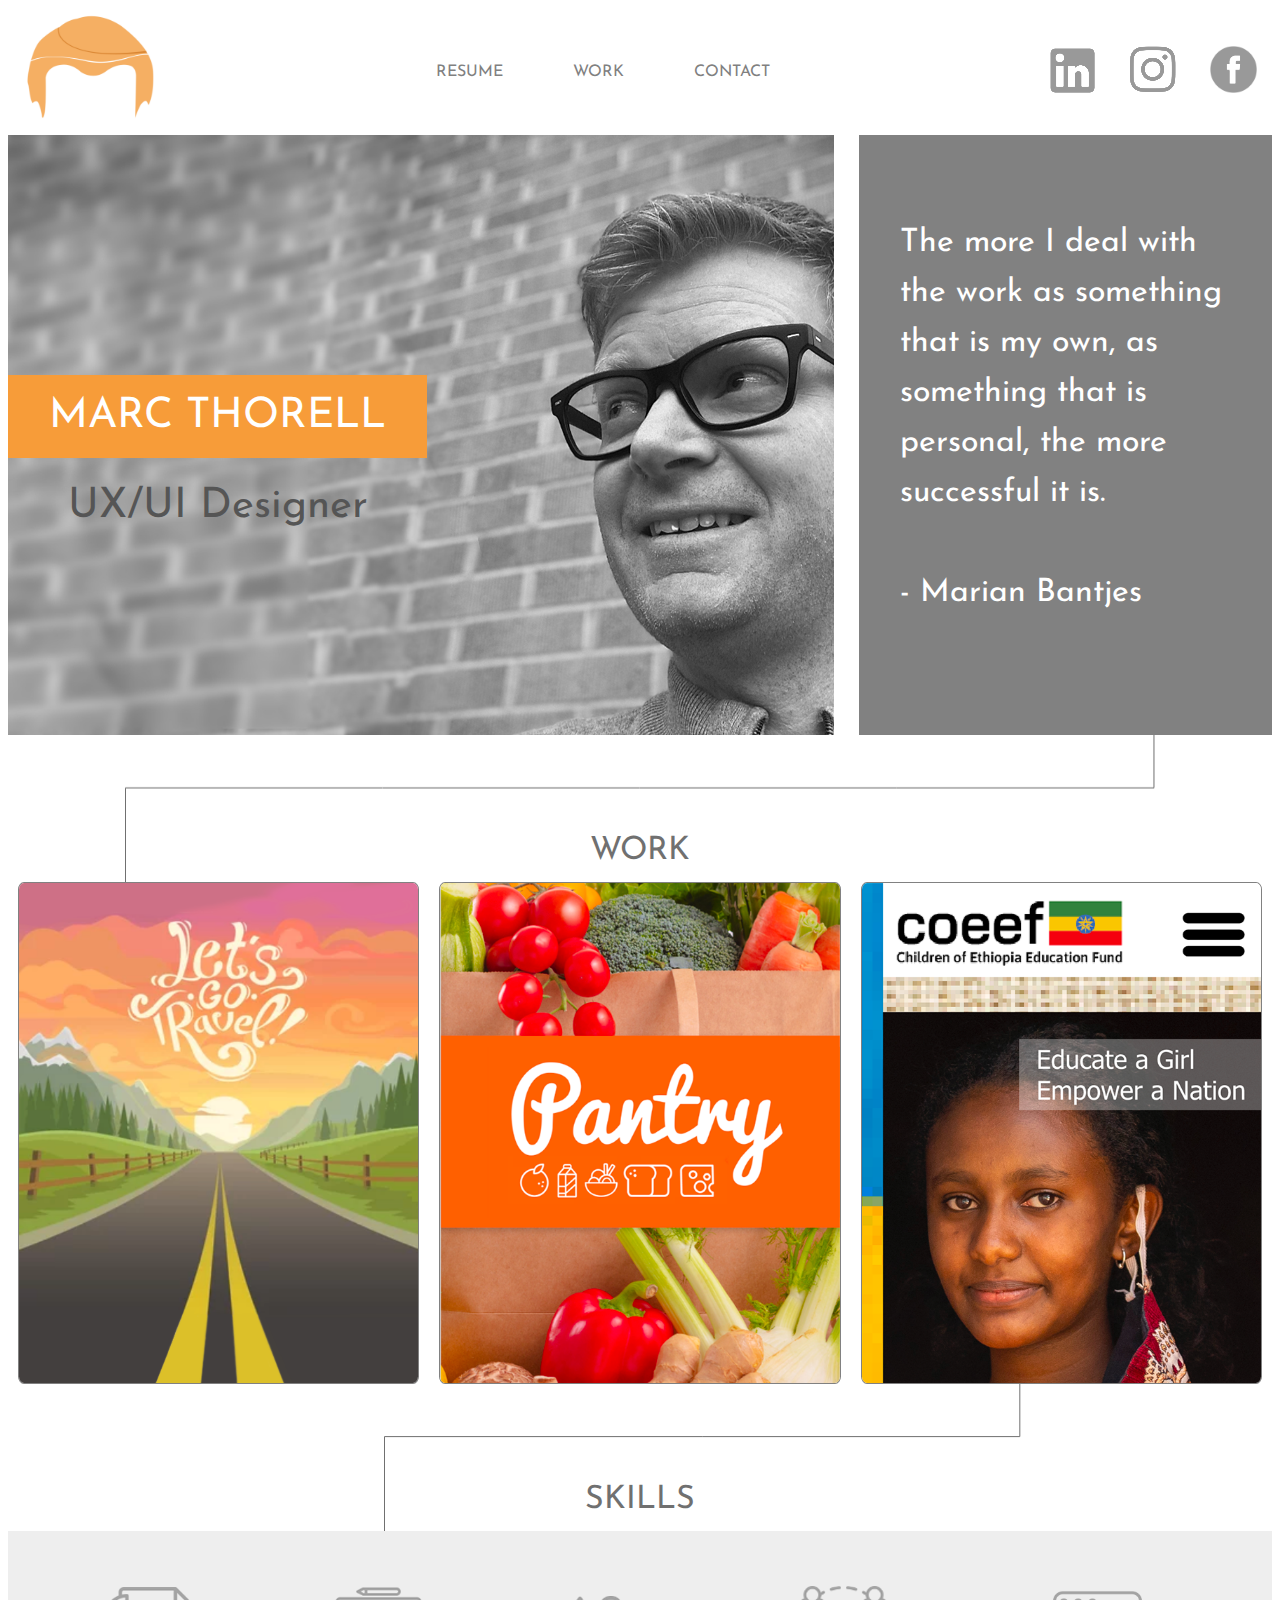
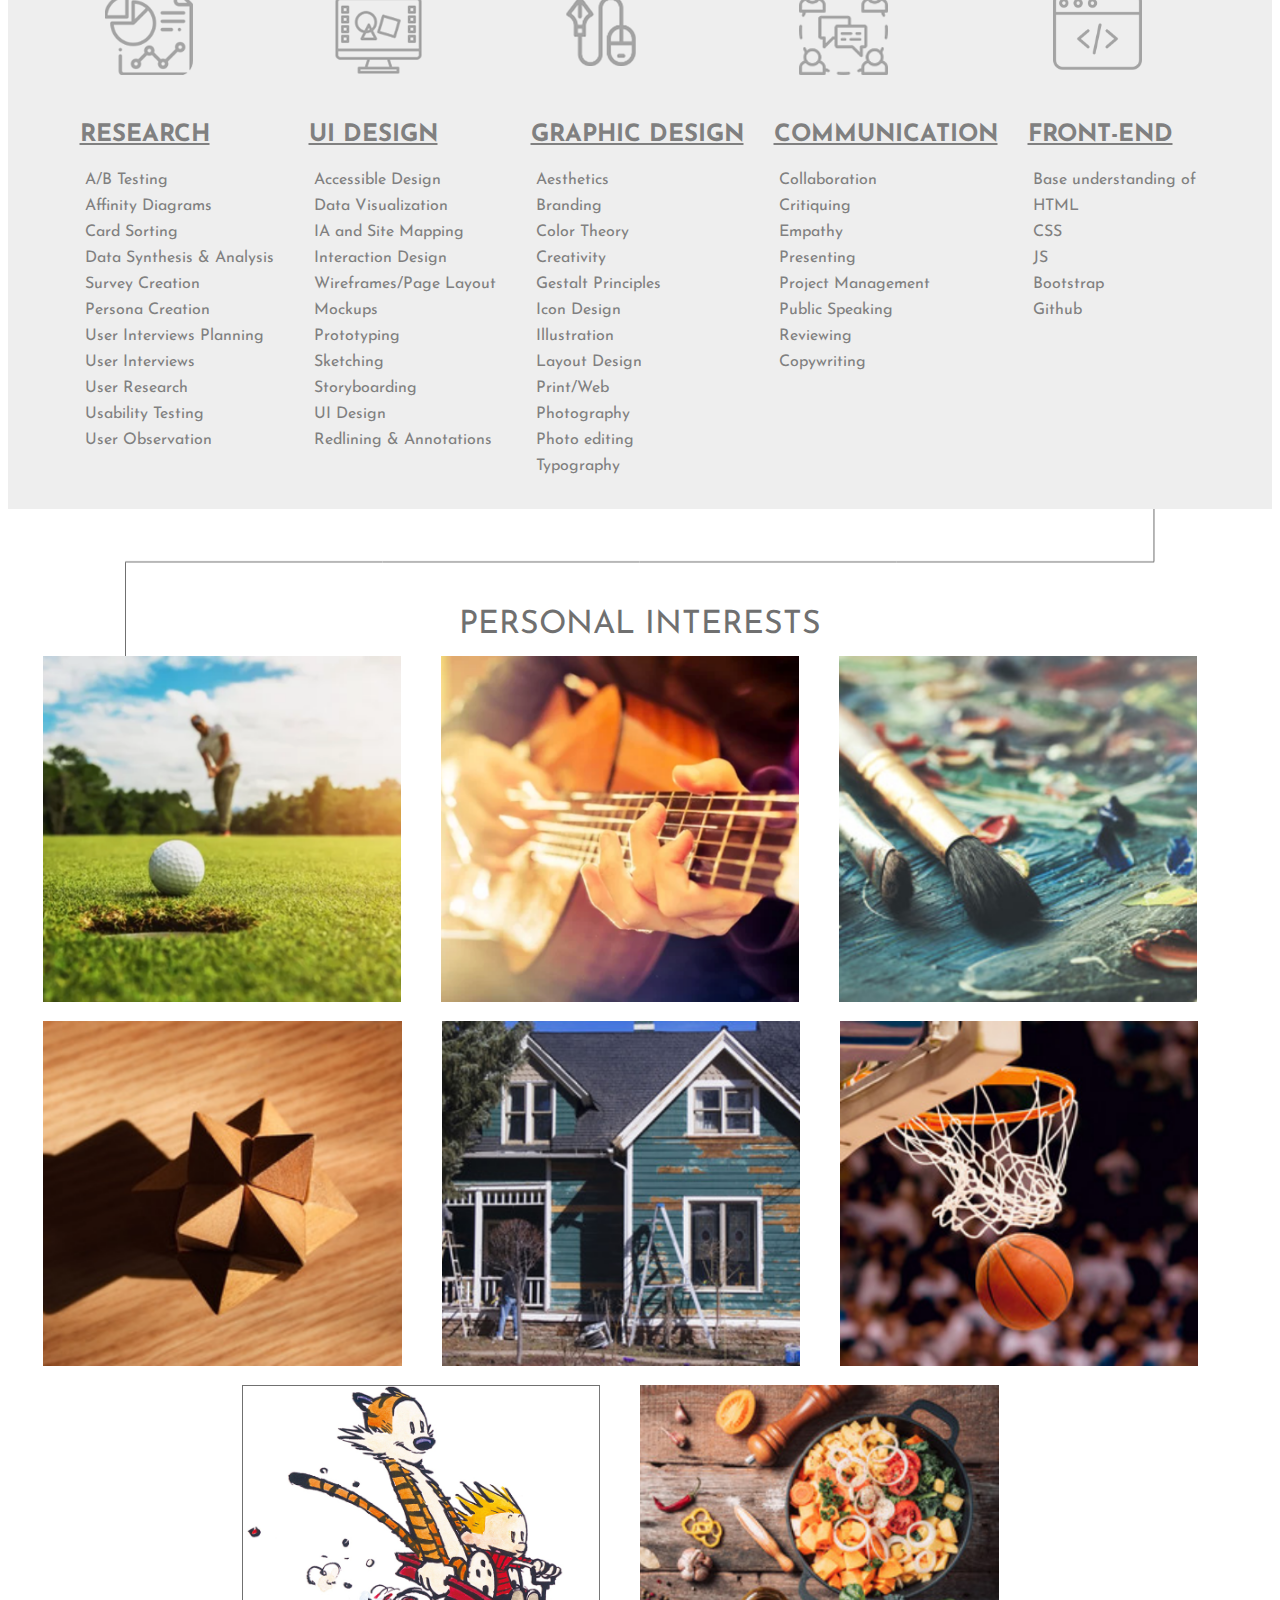
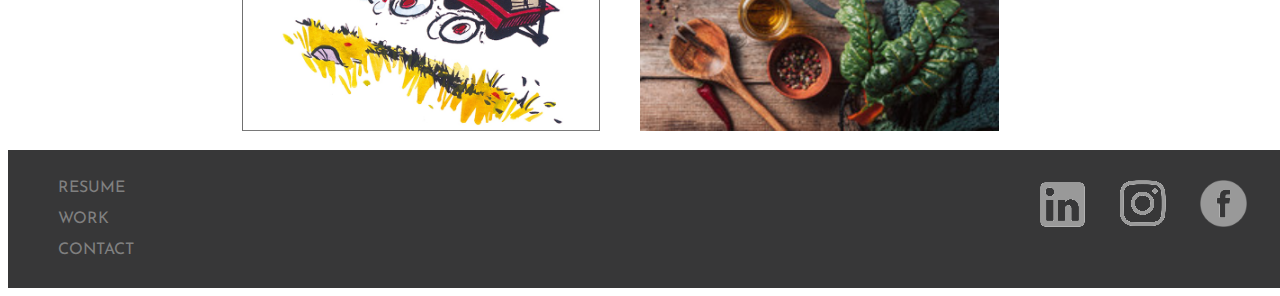
==== index.html @ 35565371 "renamed index html file" ====
<!DOCTYPE html>
<html>
<head>
  <link href="css/style1.css" type="text/css" rel="stylesheet">
  <link href="js/index.js" type="js" rel="js">
  <link rel="preconnect" href="https://fonts.googleapis.com">
  <link rel="preconnect" href="https://fonts.gstatic.com" crossorigin>
  <link href="https://fonts.googleapis.com/css2?family=Josefin+Sans:ital,wght@0,100;0,200;0,300;0,400;0,500;0,600;0,700;1,100;1,200;1,300;1,400;1,500;1,600;1,700&display=swap" rel="stylesheet">
  <title> Marc Thorell - UX UI Designer </title>
</head>


<body>
<!--Header Navigation and Icons-->
    <header class="navigation">
      <div class="logo">
            <img src="images/LogoOnWhite.png" alt="Logo">
      </div>

      <div class="nav resume work contact">
        <ul>  
          <li id="resume"> RESUME </li>
          <li id="work"> WORK </li>
          <li id="contact"> CONTACT </li>
        </ul>
      </div>
      
      <div class="socialIcons">
        <img src="images/LinkedInIcon.png" alt="LinkedInIcon" id="LinkedInIcon">
        <img src="images/InstagramIcon.png" alt="InstagramIcon" id="InstagramIcon">
        <img src="images/FacebookIcon.png" alt="FacebookIcon" id="FacebookIcon">
      </div>
    </header>
    
<!--Hero Image Section Below-->
    <section>
      <div class="heroBanner">
        <div class="picFrame">    
          <div class="nameBox"> MARC THORELL </div>
          <div class="jobTitle"> UX/UI Designer </div>    
          <div class="profilePic"> <img src="images/Marc-Profile-Pic-600.jpg"></div>
            <!-- <div class="whiteBox"></div> -->
          <div class="quoteFrame"><ul class="quoteBox"> The more I deal with the work as something that is my own, as something that is personal, the more successful it is. 
          <br>
          <br> - Marian Bantjes
          </ul>
          </div>
        </div>
      </div>

    </section>

<!--Work Section Below-->
      <section>
        <div class="workTitle"> WORK </div>
        <div class="workCards">
          <div class="workSlot ws1"> <img src="images/Izup-LetsGoTravelScreen.png"></div>
          <div class="workSlot ws2"> <img src="images/Pantry-Work-Img.png"></div>
          <div class="workSlot ws3"> <img src="images/COEEF-Work-Img.png"></div>

        </div>
      </section>
<!--Skills Section Below-->
      <section>
        <div class="workTitle skills">SKILLS</div>
        <div class="skillsWrapper">
          <div class="skillsBox">
            <div class="skillsBoxHeader"></div>
            <div class="skillsListsWrapper">
              
              <div class="researchSkills skillsCol">
                <img src="images/analysis.png">
                <h2>RESEARCH</h2>
                  <ul>
                    <li>A/B Testing</li>
                    <li>Affinity Diagrams</li>
                    <li>Card Sorting</li>
                    <li>Data Synthesis & Analysis</li>
                    <li>Survey Creation</li>
                    <li>Persona Creation</li>
                    <li>User Interviews Planning</li>
                    <li>User Interviews</li>
                    <li>User Research</li>
                    <li>Usability Testing</li>
                    <li>User Observation</li>
                  </ul>
              </div>
              <div class="uiDesignSkills skillsCol">
                <img src="images/graphic-design.png">
                <h2>UI DESIGN</h2>
                <ul>
                  <li>Accessible Design</li>
                  <li>Data Visualization</li>
                  <li>IA and Site Mapping</li>
                  <li>Interaction Design</li>
                  <li>Wireframes/Page Layout</li>
                  <li>Mockups</li>
                  <li>Prototyping</li>
                  <li>Sketching</li>
                  <li>Storyboarding</li>
                  <li>UI Design</li>
                  <li>Redlining & Annotations</li>
                </ul>
              </div>
              <div class="graphicDesignSkills skillsCol">
                <img src="images/art-and-design.png">
                <h2>GRAPHIC DESIGN</h2>
                <ul>
                  <li>Aesthetics</li>
                  <li>Branding</li>
                  <li>Color Theory</li>
                  <li>Creativity</li>
                  <li>Gestalt Principles</li>
                  <li>Icon Design</li>
                  <li>Illustration</li>
                  <li>Layout Design</li>
                  <li>Print/Web</li>
                  <li>Photography</li>
                  <li>Photo editing</li>
                  <li>Typography</li>
                </ul>
              </div>
              <div class="communicationSkills skillsCol">
                <img src="images/message.png">
                <h2>COMMUNICATION</h2>
                <ul>
                  <li>Collaboration</li>
                  <li>Critiquing</li>
                  <li>Empathy</li>
                  <li>Presenting</li>
                  <li>Project Management</li>
                  <li>Public Speaking</li>
                  <li>Reviewing</li>
                  <li>Copywriting</li>
                 </ul>
              </div>
              <div class="front-endSkills skillsCol">
                <img src="images/web-programming.png">
                <h2>FRONT-END</h2>
                <ul>
                  <li>Base understanding of</li>
                  <li>HTML</li>
                  <li>CSS</li>
                  <li>JS</li>
                  <li>Bootstrap</li>
                  <li>Github</li>    
                </ul>
              </div>
            </div>
          </div>
        </div>
      </section>
      <!--Interests Section Below-->
      <section>
        <div class="workTitle"> PERSONAL INTERESTS </div>
        <div class="interestCards">
          <div class="interestCard1"> <img src="images/Golf.png"></div>
          <div class="interestCard1"> <img src="images/Guitar.png"></div>
          <div class="interestCard1"> <img src="images/Art.png"></div>
          <div class="interestCard1"> <img src="images/BrainTeasers.png"></div>
          <div class="interestCard1"> <img src="images/HomeImprovement.png"></div>
          <div class="interestCard1"> <img src="images/Basketball.png"></div>
          <div class="interestCard1"> <img src="images/Calvin-And-Hobbes.png"></div>
          <div class="interestCard1"> <img src="images/Cooking.png"></div>
      </section>
      <!--Interest Section Ends-->

      <!--Footer Section Begins-->
      <Section>
        <div class="footer">
          <div class="footerNav">
            <ul>
              <li> RESUME </li>
              <li> WORK </li>
              <li> CONTACT </li>
            </ul>
          </div>
          <div class="footerSocialIcons">
            <img src="images/LinkedInIcon.png" alt="LinkedInIcon" id="LinkedInIcon">
            <img src="images/InstagramIcon.png" alt="InstagramIcon" id="InstagramIcon">
            <img src="images/FacebookIcon.png" alt="FacebookIcon" id="FacebookIcon">

          </div>
        </div>
      </Section>





    
</body>
---- css/style1.css ----
.navigation {
    /* border: 1px solid red; */
    margin: auto 0;
    display:flex;
    flex-direction:row;
    justify-content: space-between;
    
}

.inline-block {
    /*border: 1px solid red;*/
    margin: auto 0;
    display: inline;

}

.logo {
    /* border: 1px solid red; */
    text-align: center;
    width: 150px;
    height: auto;
    padding: 6px;
}
.nav {
    /* border: 1px solid red; */
    margin: auto 0;
    display: flex;
    justify-content: space-around;
}
.socialIcons {
    position: relative;
    /* border: 1px solid red; */
    margin: auto 0;
    display: inline-block;
    

}

#LinkedInIcon {
    padding: 15px;
}
#InstagramIcon {
    padding: 15px;
}
#FacebookIcon {
    padding: 15px;
}
nav li {
    display: flex;
    justify-content: space-around;
    color: gray;
}
li {
    margin: 15px 35px;
    color: gray;
}

ul {
    list-style-type: none;
    padding: 0px;
    margin: auto 0;
    font-family: 'Josefin Sans', sans-serif;
    display: flex;
    flex-direction: row;
    justify-content: space-around;
}

/* Hero Section */
.heroBanner {
    position: relative;
    display: flex;
    flex-direction: row;
    flex-wrap: wrap;
    justify-content: space-between;
    /* border: 1px solid red; */

}
.picFrame {
    display: flex;
    justify-content: left;
    /* border: 1px solid blue; */
    /* height: 600px; */
    /* width: 66%; */
}

.profilePic {
    /* border: 1px solid green; */
    /* position:relative; */
    /* left:0; */
    /* object-position: 100% 0; */
       overflow-x: hidden;
        display: flex;
        justify-content: left;
        width: 66%;
}
.profilePic img {
    width: 100%;
    height: 600px;
    object-fit: cover;
    overflow-x: hidden;

}
.nameBox {
    font-family: 'Josefin Sans', sans-serif;
    font-size: 42px;
    display: flex;
    align-items: center;
    justify-content: center;
    width: 30%;
    background-color: #F79C39;
    color: white;
    margin: 0px 0px 35px 0px;
    z-index: 1;
    padding: 20px;
    position: absolute;
    top: 40%;
    left: 0%;
}
.jobTitle {
    font-family: 'Josefin Sans', sans-serif;
    font-size: 42px;
    display: flex;
    flex: auto;
    justify-content: center;
    width: 30%;
    color: #555555;
    margin: auto 0;
    z-index: 1;
    height: 50px;
    padding: 20px;
    position: absolute;
    top: 55%;
    left: 0%;
}
/* .whiteBox {
    padding: 15px;
    background-color: white;
    color: white;
    width: 1px;
    /* margin: 0 auto; 
} */
.quoteFrame {
    width: 33%;
    background-color: #818181;
    margin-left: 2%;
    max-height: 600px;
    overflow: hidden;
  
}
.quoteBox {
    /* border: 1px solid red; */
    line-height: 50px ;
    /* width: 100%; */
    /* position: relative;
    right:0;
    display: flex;
    text-align-last: left; */
    /* justify-content: center; */
    font-family: 'Josefin Sans', sans-serif;
    background-color: #818181;
    color: white;
    /* margin: auto; */
    padding: 20% 10% 20% 10%;
    font-size: 32px;
    overflow: hidden;
}
/* Work Section */

.workTitle {
    font-family: 'Josefin Sans', sans-serif;
    color: #707070;
    font-size: 32px;
    text-align: center;
    margin: 0 auto;
    padding: 100px 15px 15px 15px;
    background-image: url("../images/Path\ 1.png");
    background-repeat: no-repeat;
    background-position: center;
}

.skills {
    background-image: url("../images/Path\ 2.png");
    background-position: 60%;
}
.workCards {
    width: 100%;
    height: auto;
    display: flex;
    flex-direction: row;    
    justify-content:space-around;
    /* overflow: hidden; */
}
.workSlot {
    display: flex;
    flex-direction: row;
    flex-wrap: wrap;
    justify-content: space-evenly;
    width: 100%;
    height: auto;
    border-radius: 1.5%;
    border: 1px solid #818181;
    max-width: 500px;
    object-fit: cover;
    overflow: hidden;
    margin-left: 10px;
    margin-right: 10px;
    margin-block-start: 0px;
    margin-block-end: 0px;
}
.workCards img {
 width: 100%;
 height: auto;

}

/* Skills Section */
.skillsWrapper {
    background-color: #EEEEEE;
}

.skillsWrapper h2 {
    font-family: 'Josefin Sans', sans-serif;
    color: gray;
    text-decoration: underline;

}
.skillsListsWrapper {
    display: flex;
    flex: column;
    justify-content: center;
    padding: 15px;
}

/* .researchSkills {} */

.skillsCol{
    padding: 15px;
}
.skillsListsWrapper li {
    padding: 0px;
}
.skillsCol img{
    margin: auto;
    text-align: center;
    padding: 25px;
}
.skillsListsWrapper ul {
    list-style-type: none;
    padding: 0px;
    margin: auto 0;
    font-family: 'Josefin Sans', sans-serif;
    display: flex;
    flex-direction: column;
    justify-content: space-around;
    line-height: auto;
}
.skillsListsWrapper li {
    margin: 5px;
}
/* End Skills Section */

/* Interests Section */
.interestCards {
    /* width: 22%; */
    margin-left: auto;
    display: flex;
    flex-wrap: wrap;
    justify-content: center;
}

.interestCard1 img {
    /* justify-content: space-around; */
    padding-bottom: 15px;
    width: 90%;
    height: auto;
}
/* End Interests Secton */
/* Footer Section */
.footer {
    padding: 15px;
    display: flex;
    flex-direction:row;
    justify-content: space-between;
    margin: 0px auto;
    width: 100%;
    background-color: #373738;
}
.footerNav ul{
    display: block;
    /* flex-direction: column; */
    align-items: flex-end;
}

footer ul {
    margin: 0 auto;
    text-align: left;
}

footer li {
    margin: 0 auto;
    color: white;
    padding: 25px;

}
.footerSocialIcons {
    position: relative;
    padding-right: 25px;       
}
/* End Footer Section */

/* Media Queries */
/* Small devices (landscape phones, 576px and up)*/
@media (max-width: 576px) {
    .nameBox {
        font-family: 'Josefin Sans', sans-serif;
        font-size: 28px;
        display: flex;
        align-items: center;
        justify-content: center;
        width: 30%;
        background-color: #F79C39;
        color: white;
        margin: 0px 0px 35px 0px;
        z-index: 1;
        padding: 20px;
        position: absolute;
        top: 40%;
        left: 0%;
    }
    .jobTitle {
        font-family: 'Josefin Sans', sans-serif;
        font-size: 28px;
        display: flex;
        flex: auto;
        justify-content: center;
        width: 30%;
        color: #555555;
        margin: auto 0;
        z-index: 1;
        height: 50px;
        padding: 20px;
        position: absolute;
        top: 55%;
        left: 0%;
    }

}
  

/* Medium devices (tablets, 768px and up) */
@media (max-width: 768px) {
    .nameBox {
        font-family: 'Josefin Sans', sans-serif;
        font-size: 28px;
        display: flex;
        align-items: center;
        justify-content: center;
        width: 30%;
        background-color: #F79C39;
        color: white;
        margin: 0px 0px 35px 0px;
        z-index: 1;
        padding: 20px;
        position: absolute;
        top: 40%;
        left: 0%;
    }
    .jobTitle {
        font-family: 'Josefin Sans', sans-serif;
        font-size: 28px;
        display: flex;
        flex: auto;
        justify-content: center;
        width: 30%;
        color: #555555;
        margin: auto 0;
        z-index: 1;
        height: 50px;
        padding: 20px;
        position: absolute;
        top: 55%;
        left: 0%;
    }
    .interestCards {
        /* width: 22%; */
        /* margin-left: auto; */
        display: flex;
        flex-wrap: wrap;
        justify-content: center;
    }
    
    .interestCard1 img {
        /* justify-content: space-around; */
        padding-bottom: 15px;
        width: 100%;
        height: auto;
    }
}

/* Large devices (desktops, 992px and up) */
@media (max-width: 1200px){
    .profilePic img {
        width: 100%;
        height: 400px;
        object-fit: cover;
        overflow-x: hidden;
    }
    .nameBox {
        font-family: 'Josefin Sans', sans-serif;
        font-size: 28px;
        display: flex;
        align-items: center;
        justify-content: center;
        width: 30%;
        background-color: #F79C39;
        color: white;
        margin: 0px 0px 35px 0px;
        z-index: 1;
        padding: 20px;
        position: absolute;
        top: 40%;
        left: 0%;
    }
    .jobTitle {
        font-family: 'Josefin Sans', sans-serif;
        font-size: 28px;
        display: flex;
        flex: auto;
        justify-content: center;
        width: 30%;
        color: #555555;
        margin: auto 0;
        z-index: 1;
        height: 50px;
        padding: 20px;
        position: absolute;
        top: 55%;
        left: 0%;
    }
    .quoteFrame {
        width: 33%;
        background-color: #818181;
        margin-left: 2%;
        max-height: 400px;
        overflow: hidden;
      
    }
    .quoteBox {
        /* border: 1px solid red; */
        line-height: 35px ;
        /* width: 100%; */
        /* position: relative;
        right:0;
        display: flex;
        text-align-last: left; */
        /* justify-content: center; */
        font-family: 'Josefin Sans', sans-serif;
        background-color: #818181;
        color: white;
        /* margin: auto; */
        padding: 20% 10% 20% 10%;
        font-size: 24px;
        overflow: hidden;
    }
    .interestCards {
        /* width: 22%; */
        margin-left: auto;
        display: flex;
        flex-wrap: wrap;
        justify-content: center;
    }
    
    .interestCard1 img {
        /* justify-content: space-around; */
        padding-bottom: 15px;
        width: 90%;
        height: auto;
    }
}
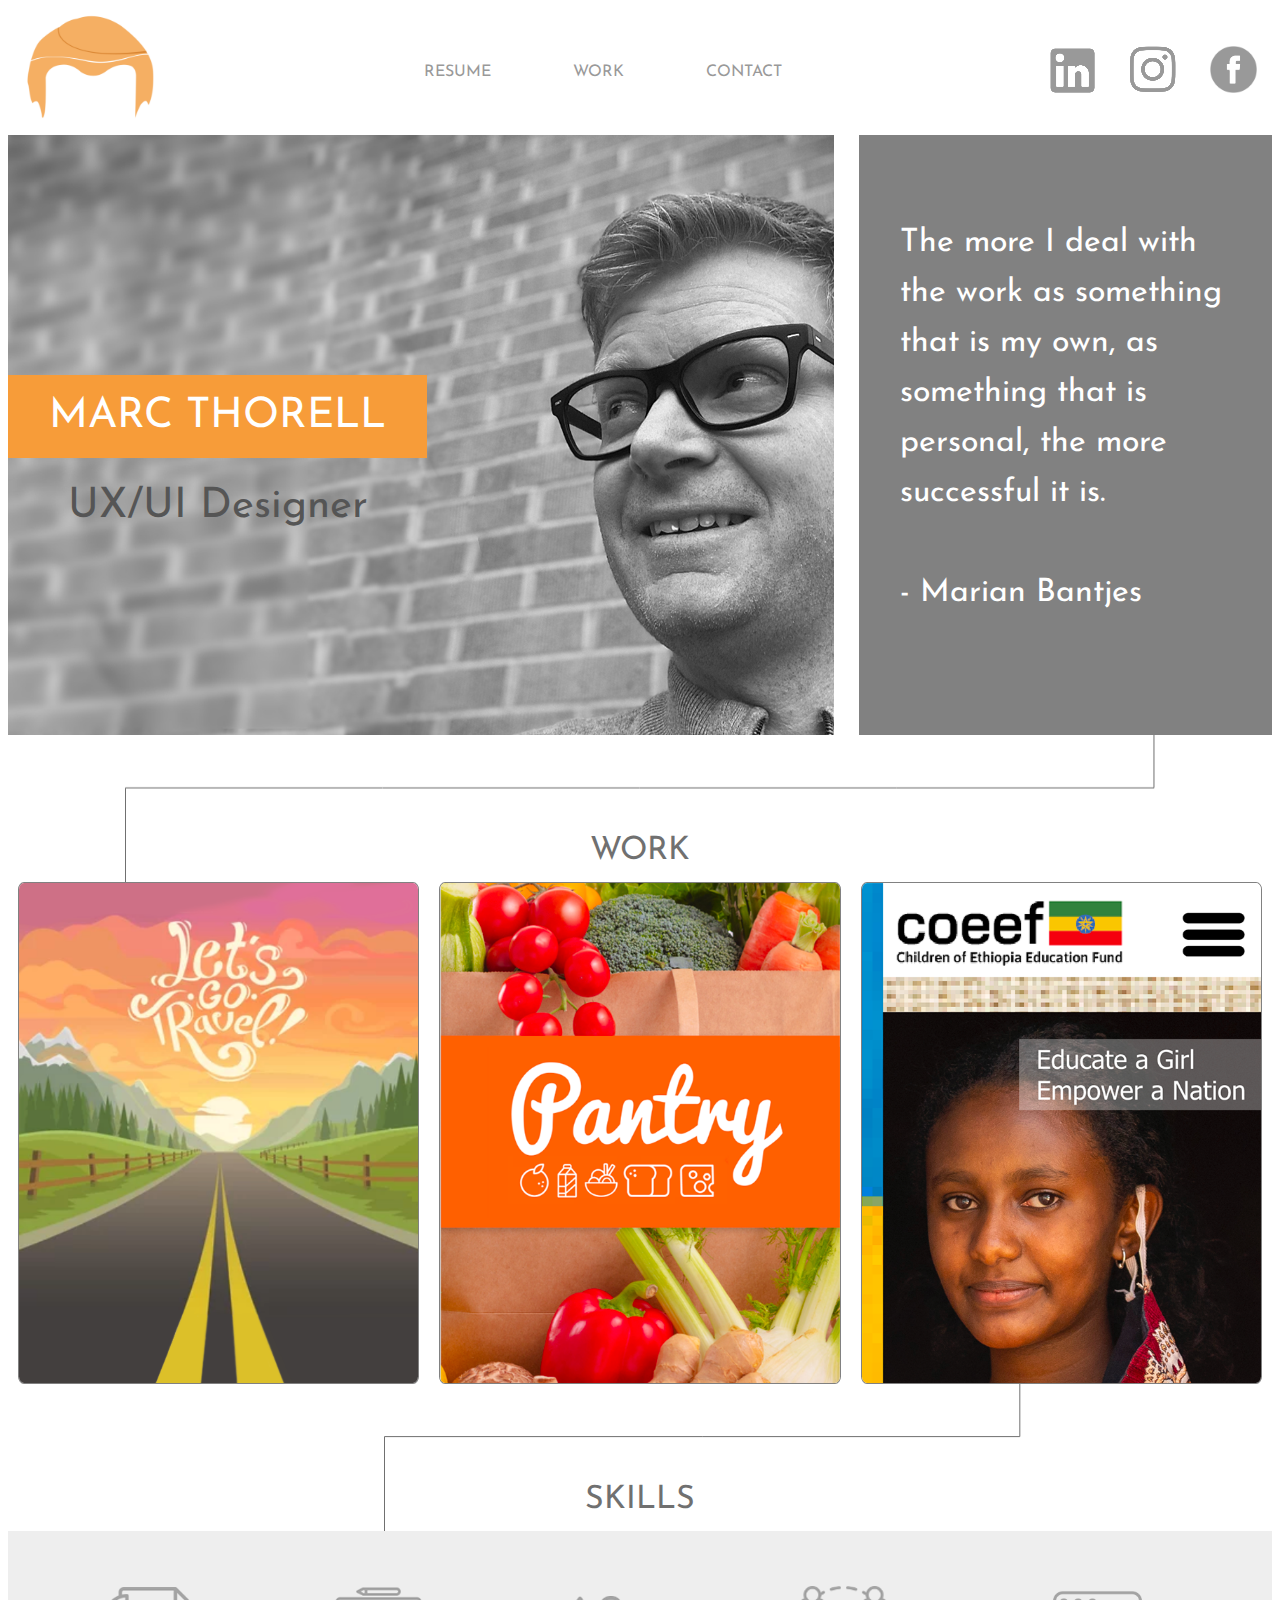
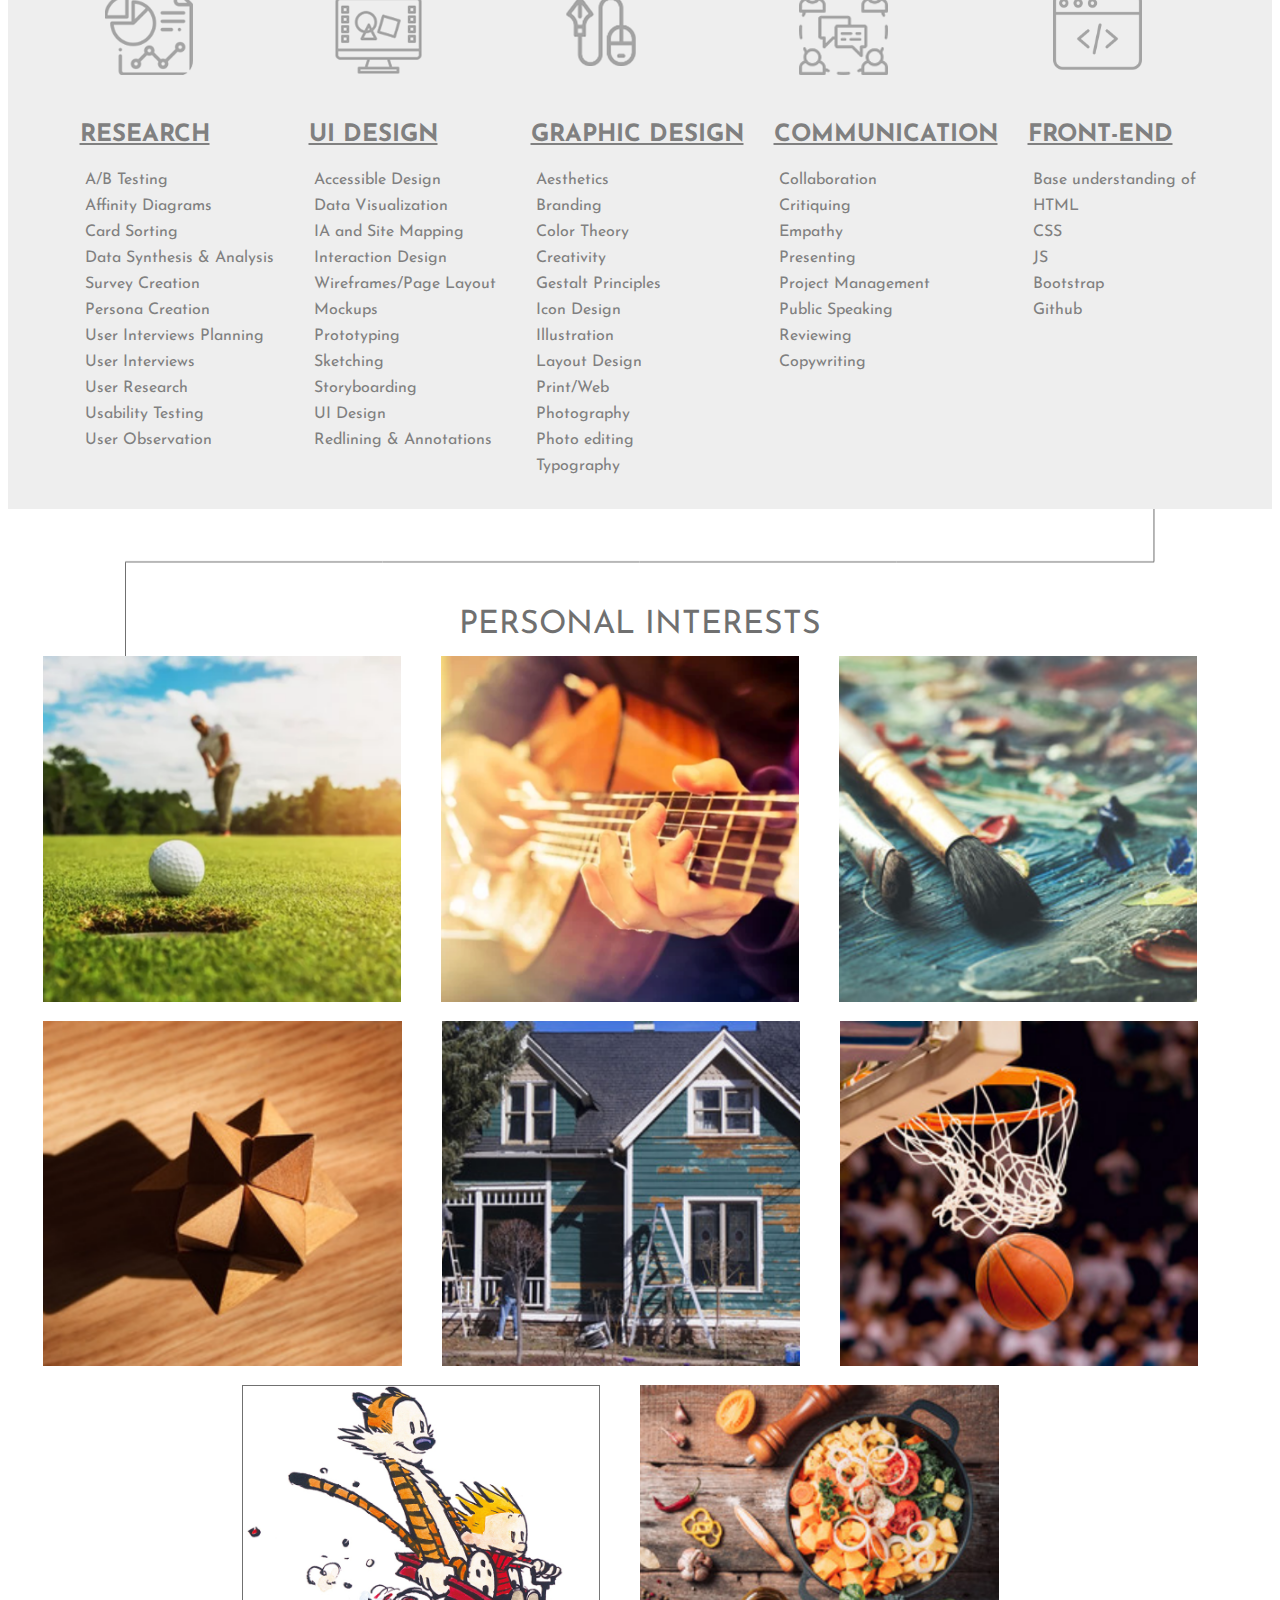
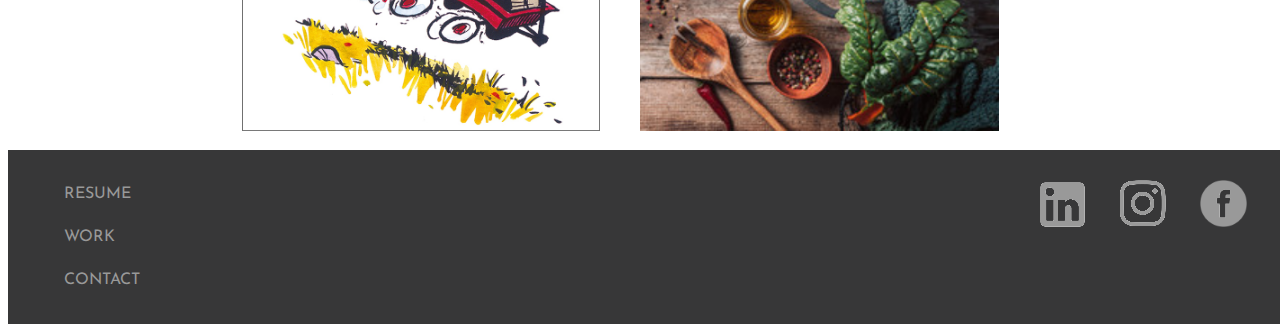
==== commit ac8fda8d: "still trying to figure out the js." ====
--- a/index.html
+++ b/index.html
@@ -2,7 +2,8 @@
 <html>
 <head>
   <link href="css/style1.css" type="text/css" rel="stylesheet">
-  <link href="js/index.js" type="js" rel="js">
+  <link href="JavaScript/index.js" type="js" rel="js">
+  <!-- <link href=”css/hoverline/style.css” rel=”stylesheet”/> -->
   <link rel="preconnect" href="https://fonts.googleapis.com">
   <link rel="preconnect" href="https://fonts.gstatic.com" crossorigin>
   <link href="https://fonts.googleapis.com/css2?family=Josefin+Sans:ital,wght@0,100;0,200;0,300;0,400;0,500;0,600;0,700;1,100;1,200;1,300;1,400;1,500;1,600;1,700&display=swap" rel="stylesheet">
@@ -19,9 +20,9 @@
 
       <div class="nav resume work contact">
         <ul>  
-          <li id="resume"> RESUME </li>
-          <li id="work"> WORK </li>
-          <li id="contact"> CONTACT </li>
+          <li><a href="#" id="resume"> RESUME </a></li>
+          <li><a href="#" id="work"> WORK </a></li>
+          <li><a href="#" id="contact"> CONTACT </a></li>
         </ul>
       </div>
       
@@ -30,7 +31,15 @@
         <img src="images/InstagramIcon.png" alt="InstagramIcon" id="InstagramIcon">
         <img src="images/FacebookIcon.png" alt="FacebookIcon" id="FacebookIcon">
       </div>
+      <!-- <div class="ex-inner"><div class="navbar" id="hoverline-demo">
+        <ul>
+          <li><a href="#">Resume</a></li>
+          <li><a href="#">Work</a></li>
+          <li><a href="#">Contact</a></li>
+        </ul>
+      </div> -->
     </header>
+    
     
 <!--Hero Image Section Below-->
     <section>
@@ -162,6 +171,7 @@
           <div class="interestCard1"> <img src="images/Basketball.png"></div>
           <div class="interestCard1"> <img src="images/Calvin-And-Hobbes.png"></div>
           <div class="interestCard1"> <img src="images/Cooking.png"></div>
+          </div>
       </section>
       <!--Interest Section Ends-->
 
@@ -170,9 +180,9 @@
         <div class="footer">
           <div class="footerNav">
             <ul>
-              <li> RESUME </li>
-              <li> WORK </li>
-              <li> CONTACT </li>
+              <a href="#" > RESUME </a>
+              <a href="#" > WORK </a>
+              <a href="#" > CONTACT </a>
             </ul>
           </div>
           <div class="footerSocialIcons">
@@ -183,10 +193,12 @@
           </div>
         </div>
       </Section>
-
-
-
-
-
     
-</body>+</body>
+
+<script src="JavaScript/index.js"></script>
+<script src="https://ajax.googleapis.com/ajax/libs/jquery/3.5.1/jquery.min.js"></script>
+<script type=”text/javascript” src=”JavaScript/hoverline.js”></script>
+
+
+</html>--- a/css/style1.css
+++ b/css/style1.css
@@ -27,6 +27,7 @@
     display: flex;
     justify-content: space-around;
 }
+
 .socialIcons {
     position: relative;
     /* border: 1px solid red; */
@@ -45,14 +46,16 @@
 #FacebookIcon {
     padding: 15px;
 }
-nav li {
+nav a {
     display: flex;
     justify-content: space-around;
     color: gray;
-}
-li {
+
+}
+a {
     margin: 15px 35px;
     color: gray;
+    text-decoration: none;
 }
 
 ul {
@@ -64,6 +67,46 @@
     flex-direction: row;
     justify-content: space-around;
 }
+
+nav li {
+    background-color: lightgray;
+    padding: 20px 0;
+    margin: 0 6px;
+}
+
+   a {
+        position: relative;
+        display: block;
+        text-decoration: none;
+        color:#999999;
+        padding: 6px;
+        transition: 0.8s;
+    }
+    a::after{
+        content: "";
+        position: absolute;
+        width: 100%;
+        height: 5px;
+        top:100%;
+        left: 0;
+        background: #F79C39;
+        transition: transform 0.5s;
+        transform: scaleX(0);
+        transform-origin: right;
+    }
+    
+    a:hover{
+        color: #666666;
+    
+    }
+    a:hover::after {
+        transform: scaleX(1);
+        transform-origin: left;
+    }
+    
+
+
+    
 
 /* Hero Section */
 .heroBanner {
@@ -239,6 +282,9 @@
 .skillsListsWrapper li {
     padding: 0px;
 }
+.skillsCol li {
+    color: gray;
+}
 .skillsCol img{
     margin: auto;
     text-align: center;
@@ -296,7 +342,7 @@
     text-align: left;
 }
 
-footer li {
+footer a {
     margin: 0 auto;
     color: white;
     padding: 25px;
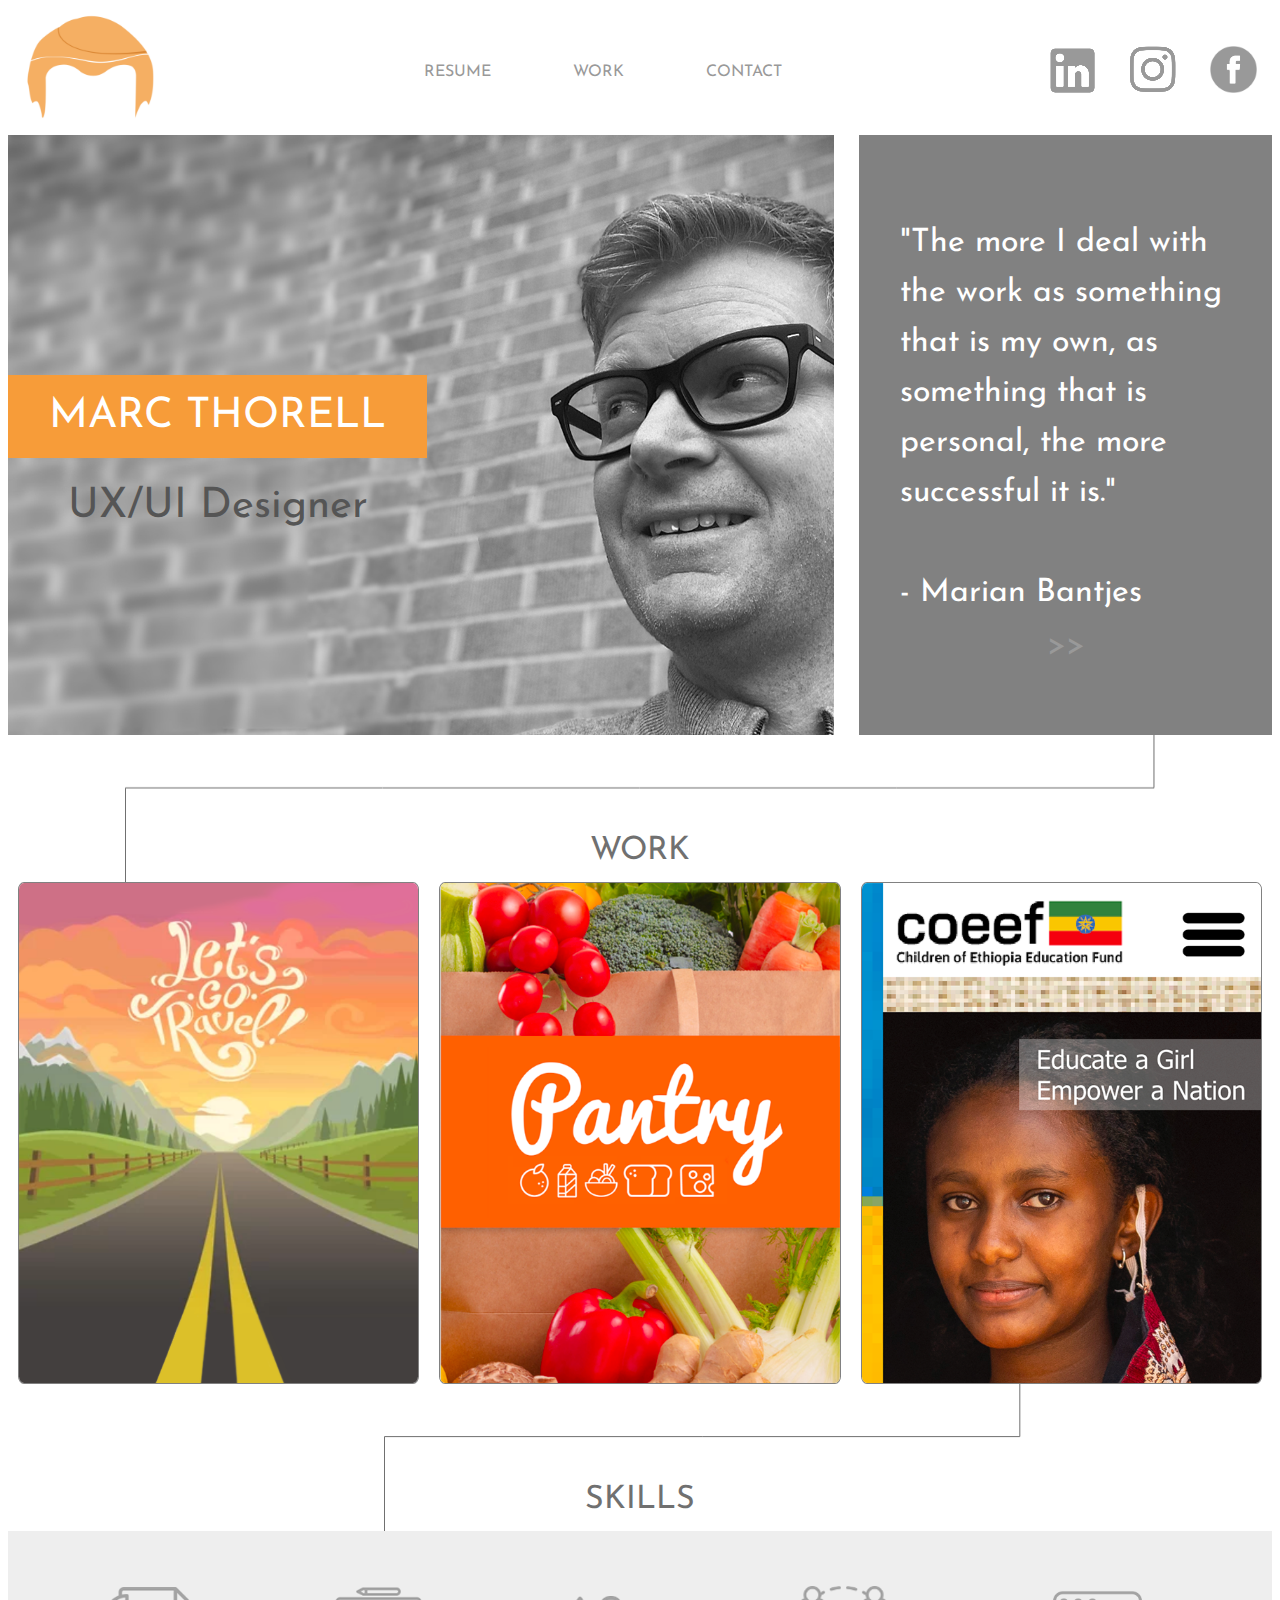
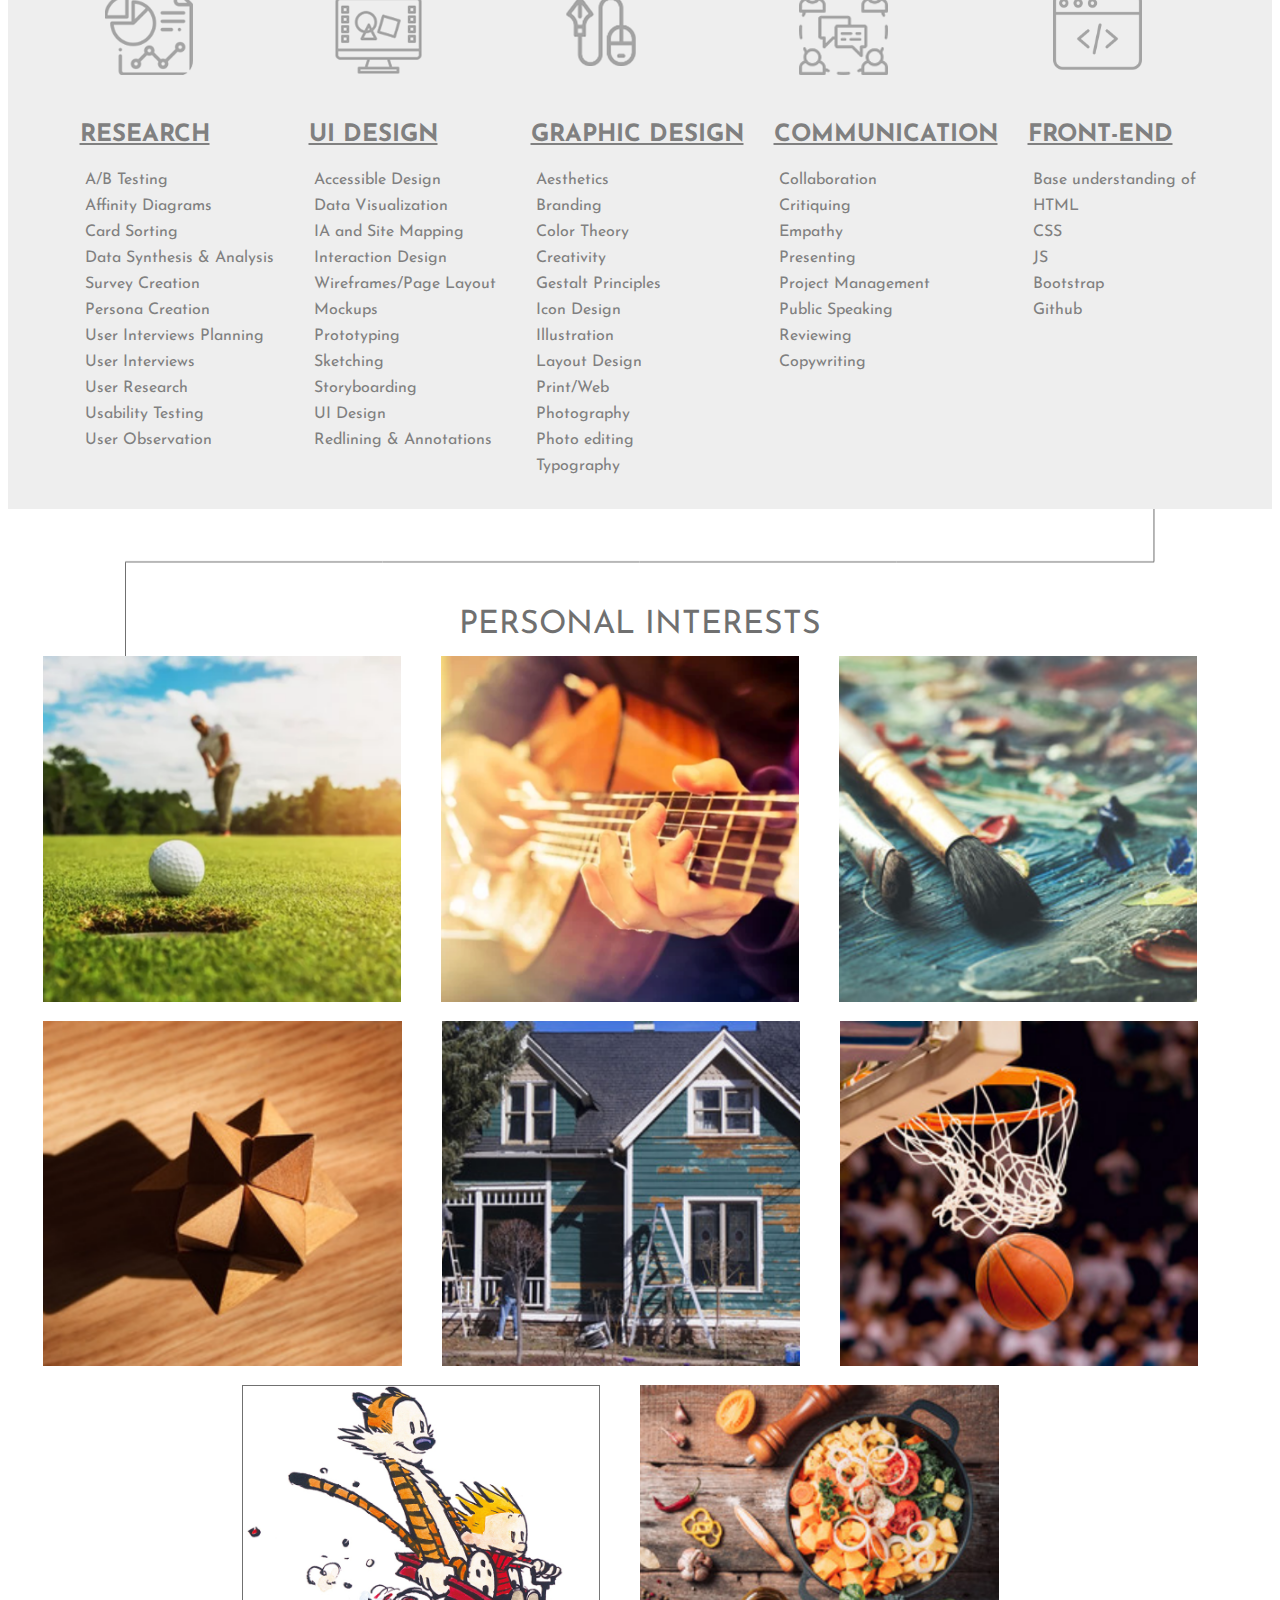
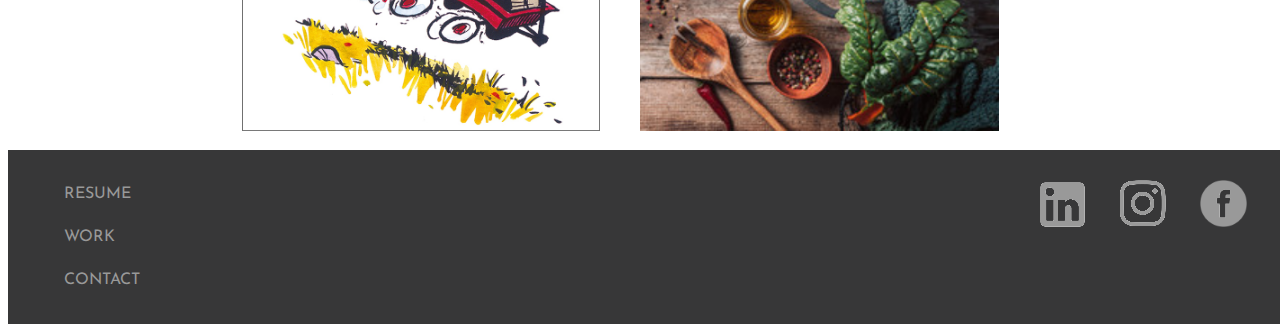
==== commit cb7b8fd6: "Still figuring out Jquery for quote change" ====
--- a/index.html
+++ b/index.html
@@ -8,6 +8,7 @@
   <link rel="preconnect" href="https://fonts.gstatic.com" crossorigin>
   <link href="https://fonts.googleapis.com/css2?family=Josefin+Sans:ital,wght@0,100;0,200;0,300;0,400;0,500;0,600;0,700;1,100;1,200;1,300;1,400;1,500;1,600;1,700&display=swap" rel="stylesheet">
   <title> Marc Thorell - UX UI Designer </title>
+  <style> .quoteBtn {cursor: url("images/cursor-3-32.png"), default;}</style>
 </head>
 
 
@@ -49,9 +50,10 @@
           <div class="jobTitle"> UX/UI Designer </div>    
           <div class="profilePic"> <img src="images/Marc-Profile-Pic-600.jpg"></div>
             <!-- <div class="whiteBox"></div> -->
-          <div class="quoteFrame"><ul class="quoteBox"> The more I deal with the work as something that is my own, as something that is personal, the more successful it is. 
+          <div class="quoteFrame"><ul class="quoteBox"> "The more I deal with the work as something that is my own, as something that is personal, the more successful it is."
           <br>
           <br> - Marian Bantjes
+          <a class="quoteBtn"> >> </a>
           </ul>
           </div>
         </div>
@@ -196,9 +198,9 @@
     
 </body>
 
-<script src="JavaScript/index.js"></script>
+
 <script src="https://ajax.googleapis.com/ajax/libs/jquery/3.5.1/jquery.min.js"></script>
 <script type=”text/javascript” src=”JavaScript/hoverline.js”></script>
-
+<script src="JavaScript/index.js"></script>
 
 </html>--- a/css/style1.css
+++ b/css/style1.css
@@ -147,17 +147,26 @@
     font-family: 'Josefin Sans', sans-serif;
     font-size: 42px;
     display: flex;
-    align-items: center;
+    text-align: center;
+    vertical-align: sub;
     justify-content: center;
     width: 30%;
     background-color: #F79C39;
     color: white;
-    margin: 0px 0px 35px 0px;
+    margin: auto;
     z-index: 1;
     padding: 20px;
     position: absolute;
     top: 40%;
     left: 0%;
+    baseline-shift: sub;
+}
+.quoteBtn {
+    display: flex;
+    position: absolute;
+    top: 80%;
+    margin: auto;
+    color: #999999;
 }
 .jobTitle {
     font-family: 'Josefin Sans', sans-serif;
@@ -191,6 +200,23 @@
   
 }
 .quoteBox {
+    /* border: 1px solid red; */
+    line-height: 50px ;
+    /* width: 100%; */
+    /* position: relative;
+    right:0;
+    display: flex;
+    text-align-last: left; */
+    /* justify-content: center; */
+    font-family: 'Josefin Sans', sans-serif;
+    background-color: #818181;
+    color: white;
+    /* margin: auto; */
+    padding: 20% 10% 20% 10%;
+    font-size: 32px;
+    overflow: hidden;
+}
+.quoteBox2 {
     /* border: 1px solid red; */
     line-height: 50px ;
     /* width: 100%; */
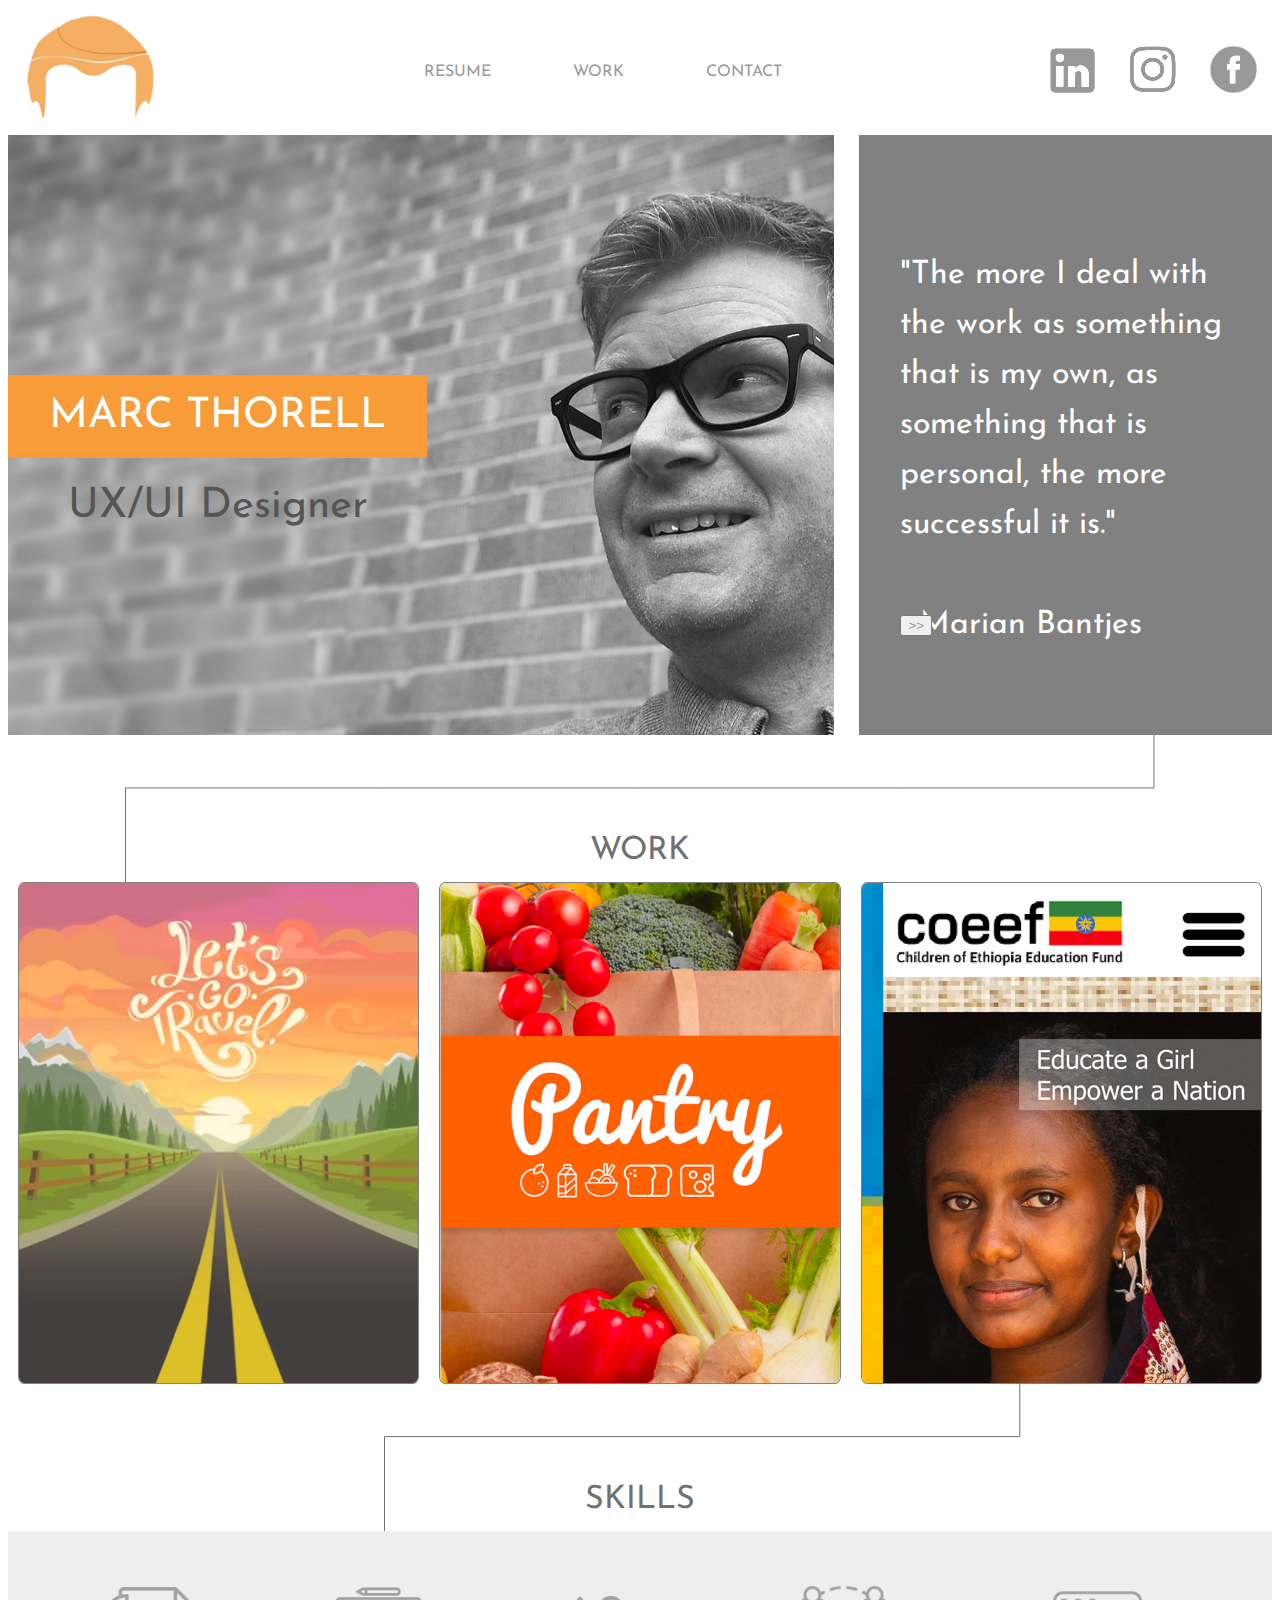
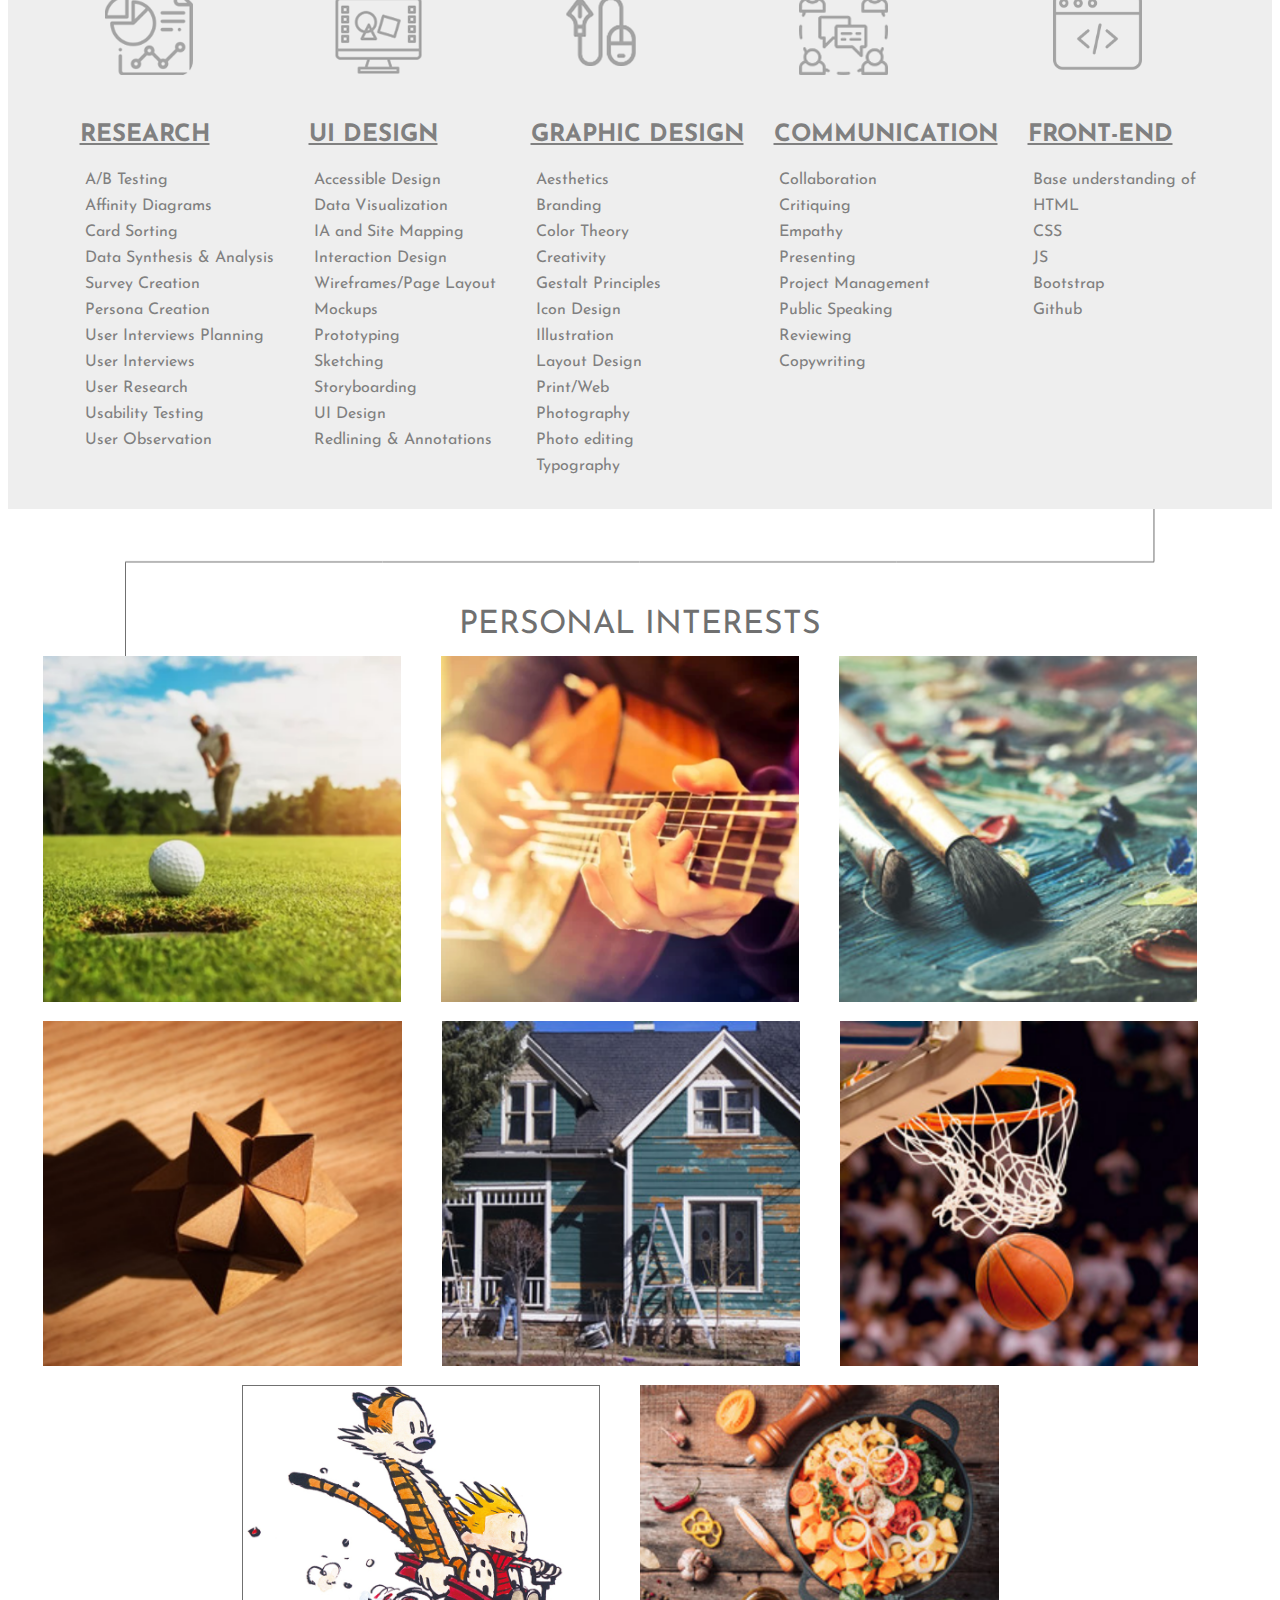
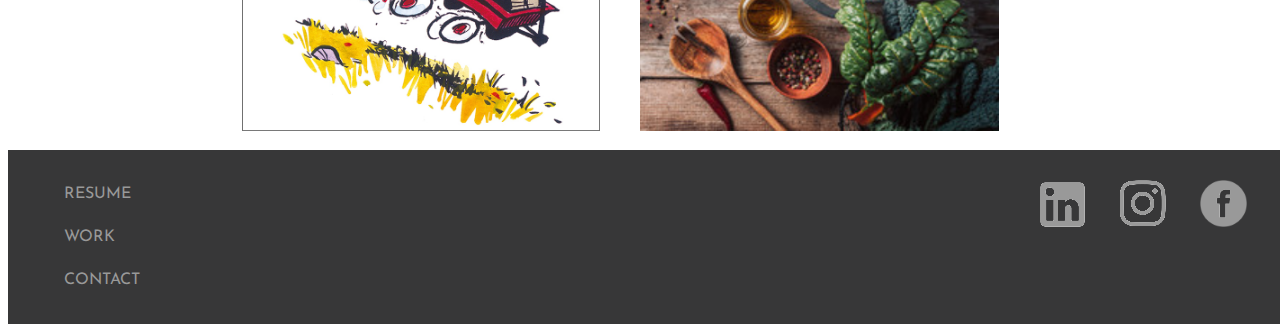
==== commit 92bd0fe5: "updated js random quote and button" ====
--- a/index.html
+++ b/index.html
@@ -50,11 +50,11 @@
           <div class="jobTitle"> UX/UI Designer </div>    
           <div class="profilePic"> <img src="images/Marc-Profile-Pic-600.jpg"></div>
             <!-- <div class="whiteBox"></div> -->
-          <div class="quoteFrame"><ul class="quoteBox"> "The more I deal with the work as something that is my own, as something that is personal, the more successful it is."
+          <div class="quoteFrame"><p id="some-random-quote" class="quoteBox"> "The more I deal with the work as something that is my own, as something that is personal, the more successful it is."
           <br>
           <br> - Marian Bantjes
-          <a class="quoteBtn"> >> </a>
-          </ul>
+          <button onclick="getRandomQuote()" class="quoteBtn"> >> </button>
+          </p>
           </div>
         </div>
       </div>
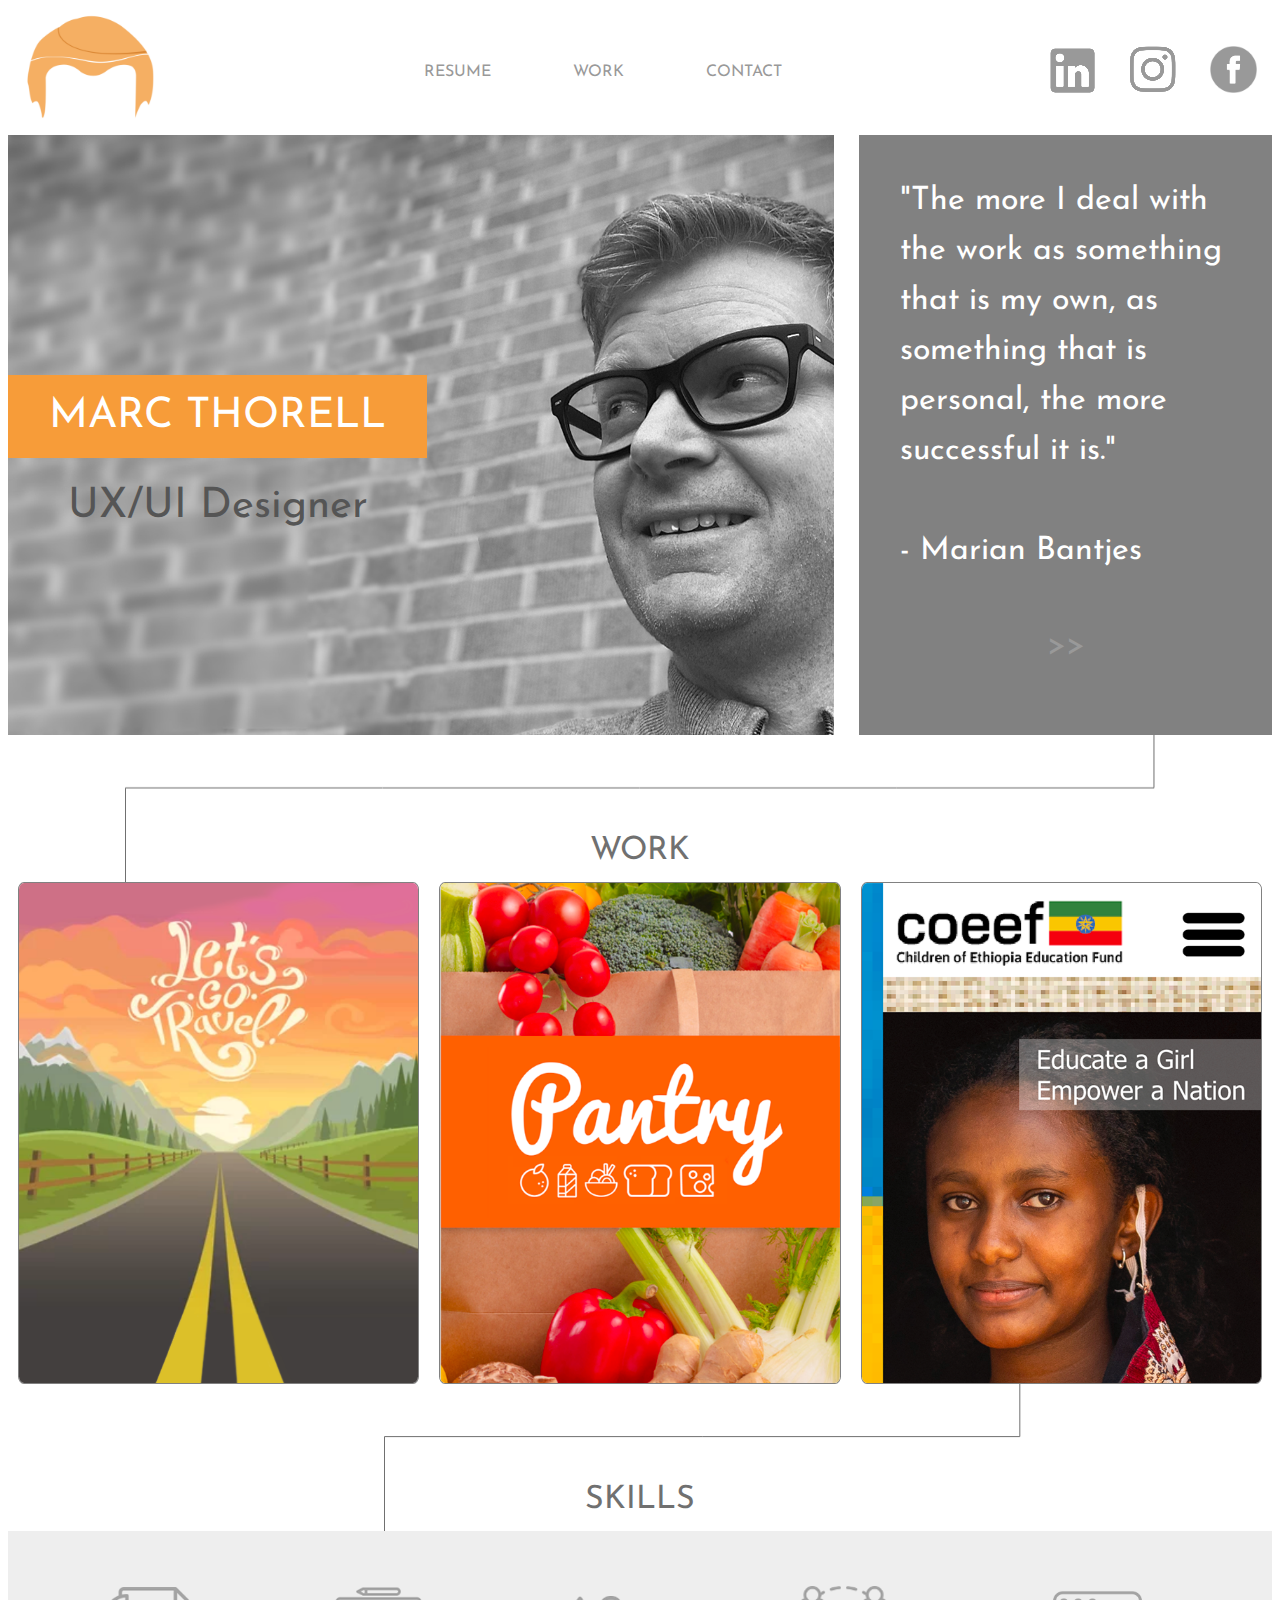
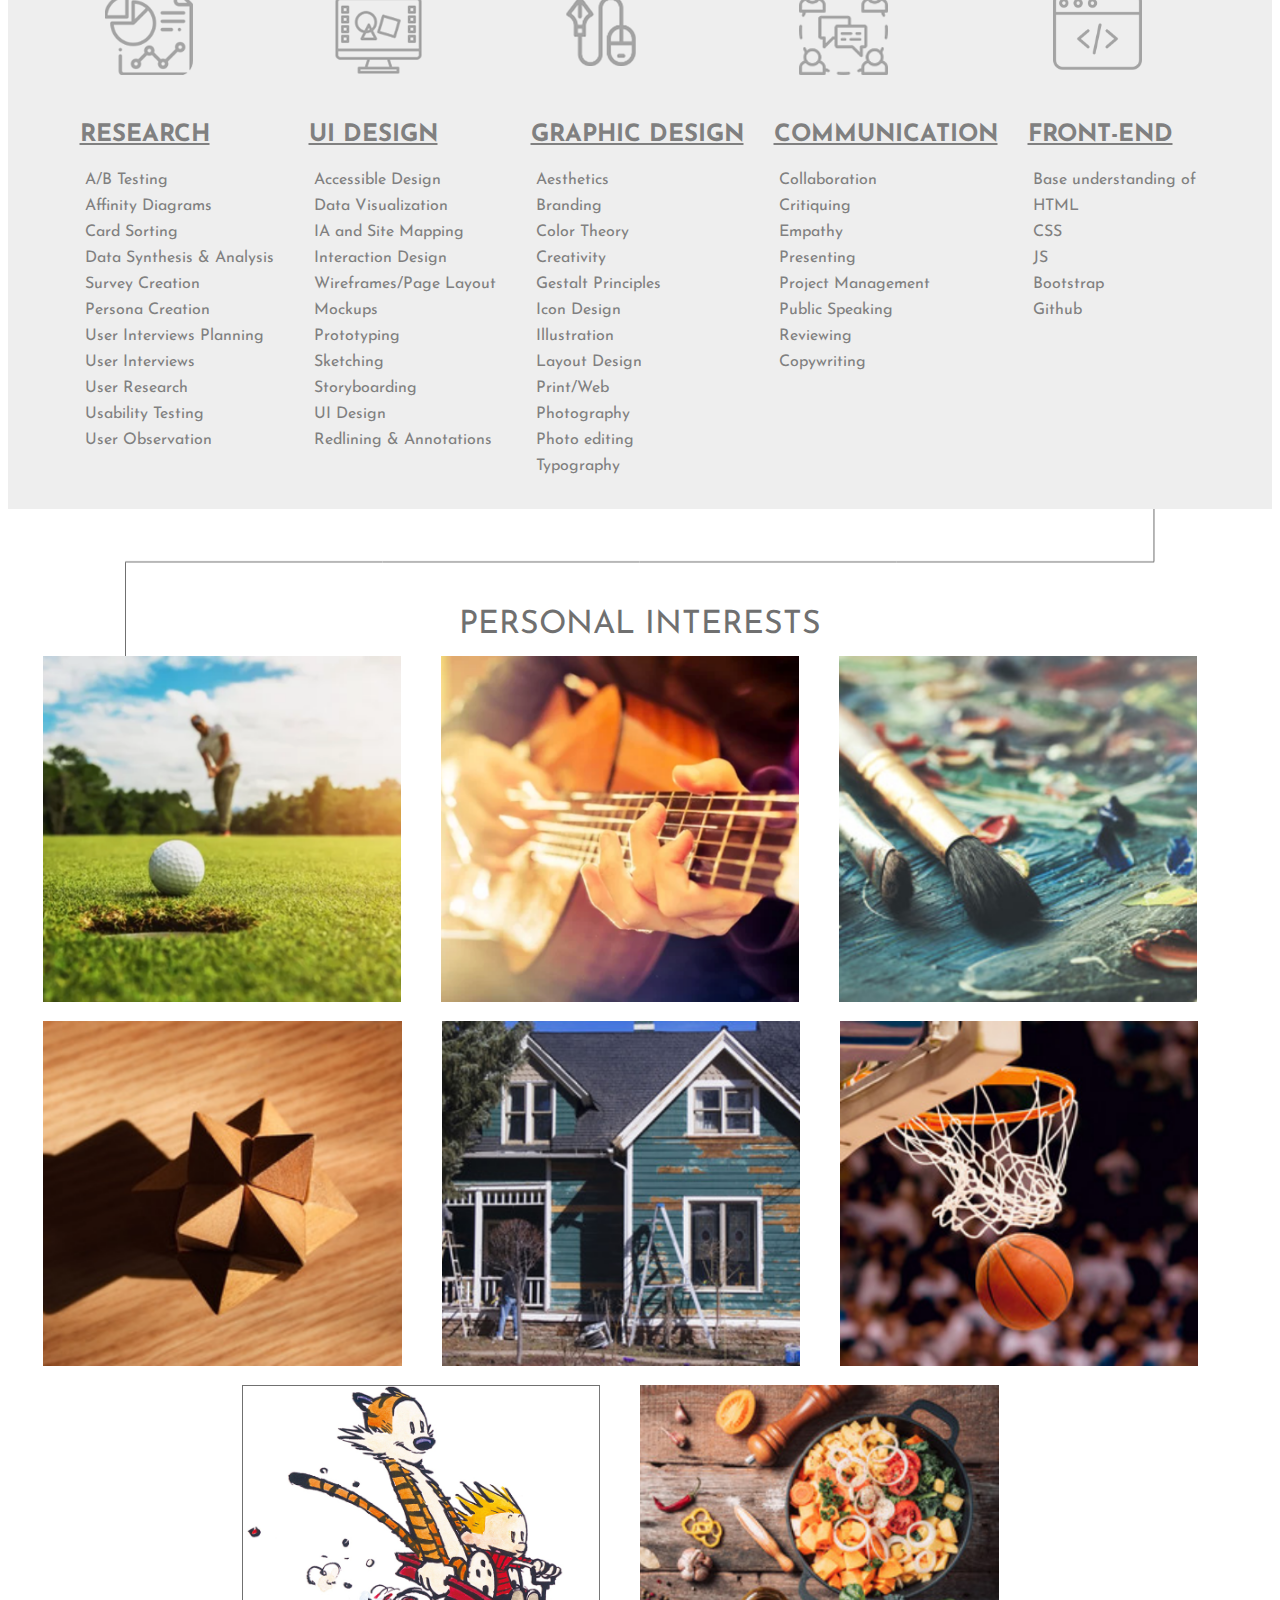
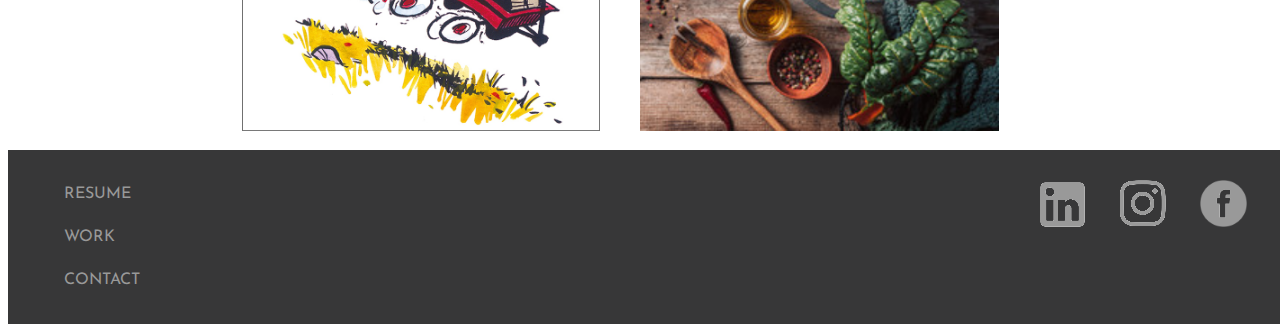
==== commit 2550b967: "Still working on jquery function" ====
--- a/index.html
+++ b/index.html
@@ -50,11 +50,12 @@
           <div class="jobTitle"> UX/UI Designer </div>    
           <div class="profilePic"> <img src="images/Marc-Profile-Pic-600.jpg"></div>
             <!-- <div class="whiteBox"></div> -->
-          <div class="quoteFrame"><p id="some-random-quote" class="quoteBox"> "The more I deal with the work as something that is my own, as something that is personal, the more successful it is."
-          <br>
-          <br> - Marian Bantjes
-          <button onclick="getRandomQuote()" class="quoteBtn"> >> </button>
-          </p>
+          <div class="quoteFrame"><ul class="quoteBox"> "The more I deal with the work as something that is my own, as something that is personal, the more successful it is." 
+            <br>
+            <br> - Marian Bantjes 
+            <a class="quoteBtn">  >> </a>
+         </ul>
+          <!-- <button onclick="getRandomQuote()" class="quoteBtn"> >> </button> -->
           </div>
         </div>
       </div>
--- a/css/style1.css
+++ b/css/style1.css
@@ -162,11 +162,16 @@
     baseline-shift: sub;
 }
 .quoteBtn {
+    justify-content: center;
     display: flex;
     position: absolute;
     top: 80%;
     margin: auto;
     color: #999999;
+    font-family: 'Josefin Sans', sans-serif;
+    font-size: 32px;
+    text-align: center;
+
 }
 .jobTitle {
     font-family: 'Josefin Sans', sans-serif;
@@ -212,7 +217,7 @@
     background-color: #818181;
     color: white;
     /* margin: auto; */
-    padding: 20% 10% 20% 10%;
+    padding: 10% 10% 10% 10%;
     font-size: 32px;
     overflow: hidden;
 }
@@ -232,6 +237,21 @@
     padding: 20% 10% 20% 10%;
     font-size: 32px;
     overflow: hidden;
+}
+
+button {
+    text-align: center;
+    background-color: #818181;
+    font-family: 'Josefin Sans', sans-serif;
+    font-size: 32px;
+    color: #999999;
+    border: none;
+    display: flex;
+    flex: row;
+    flex-direction: column;
+    margin: 25px;
+    justify-content: center;
+
 }
 /* Work Section */
 
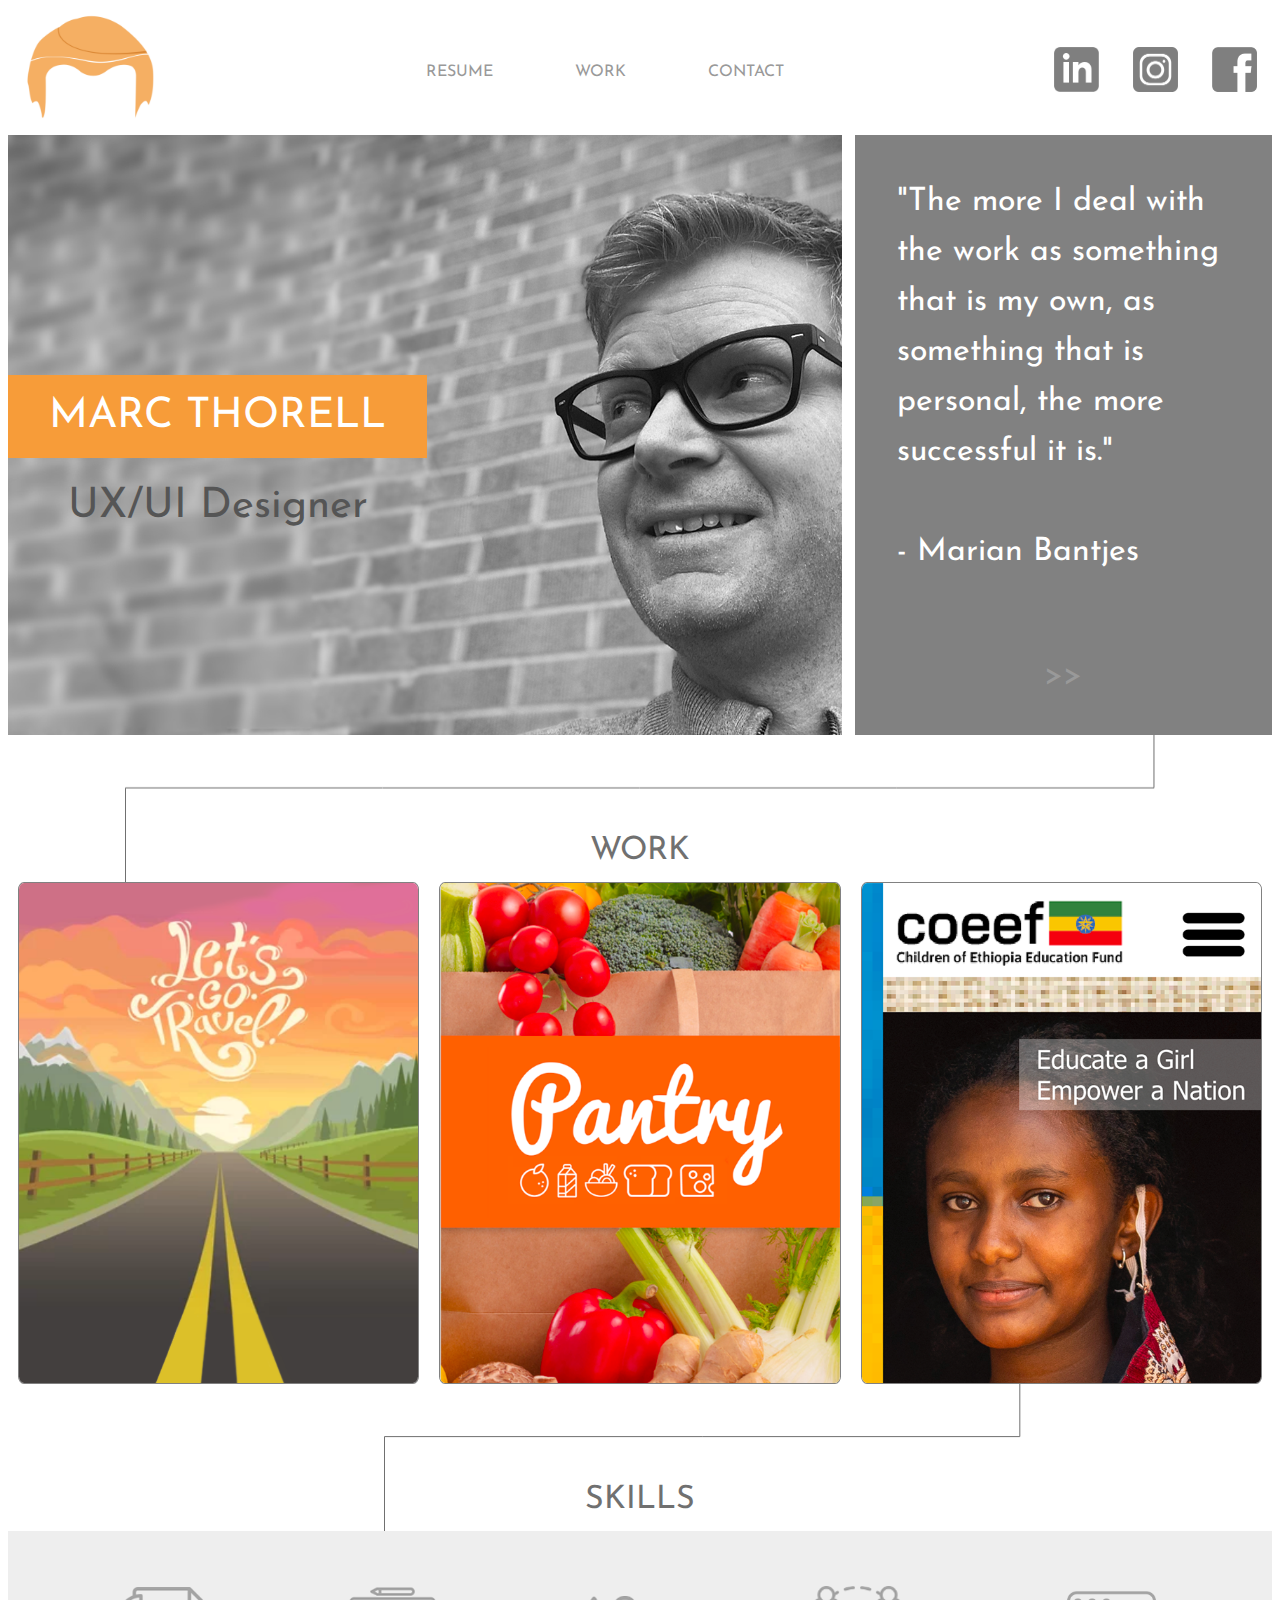
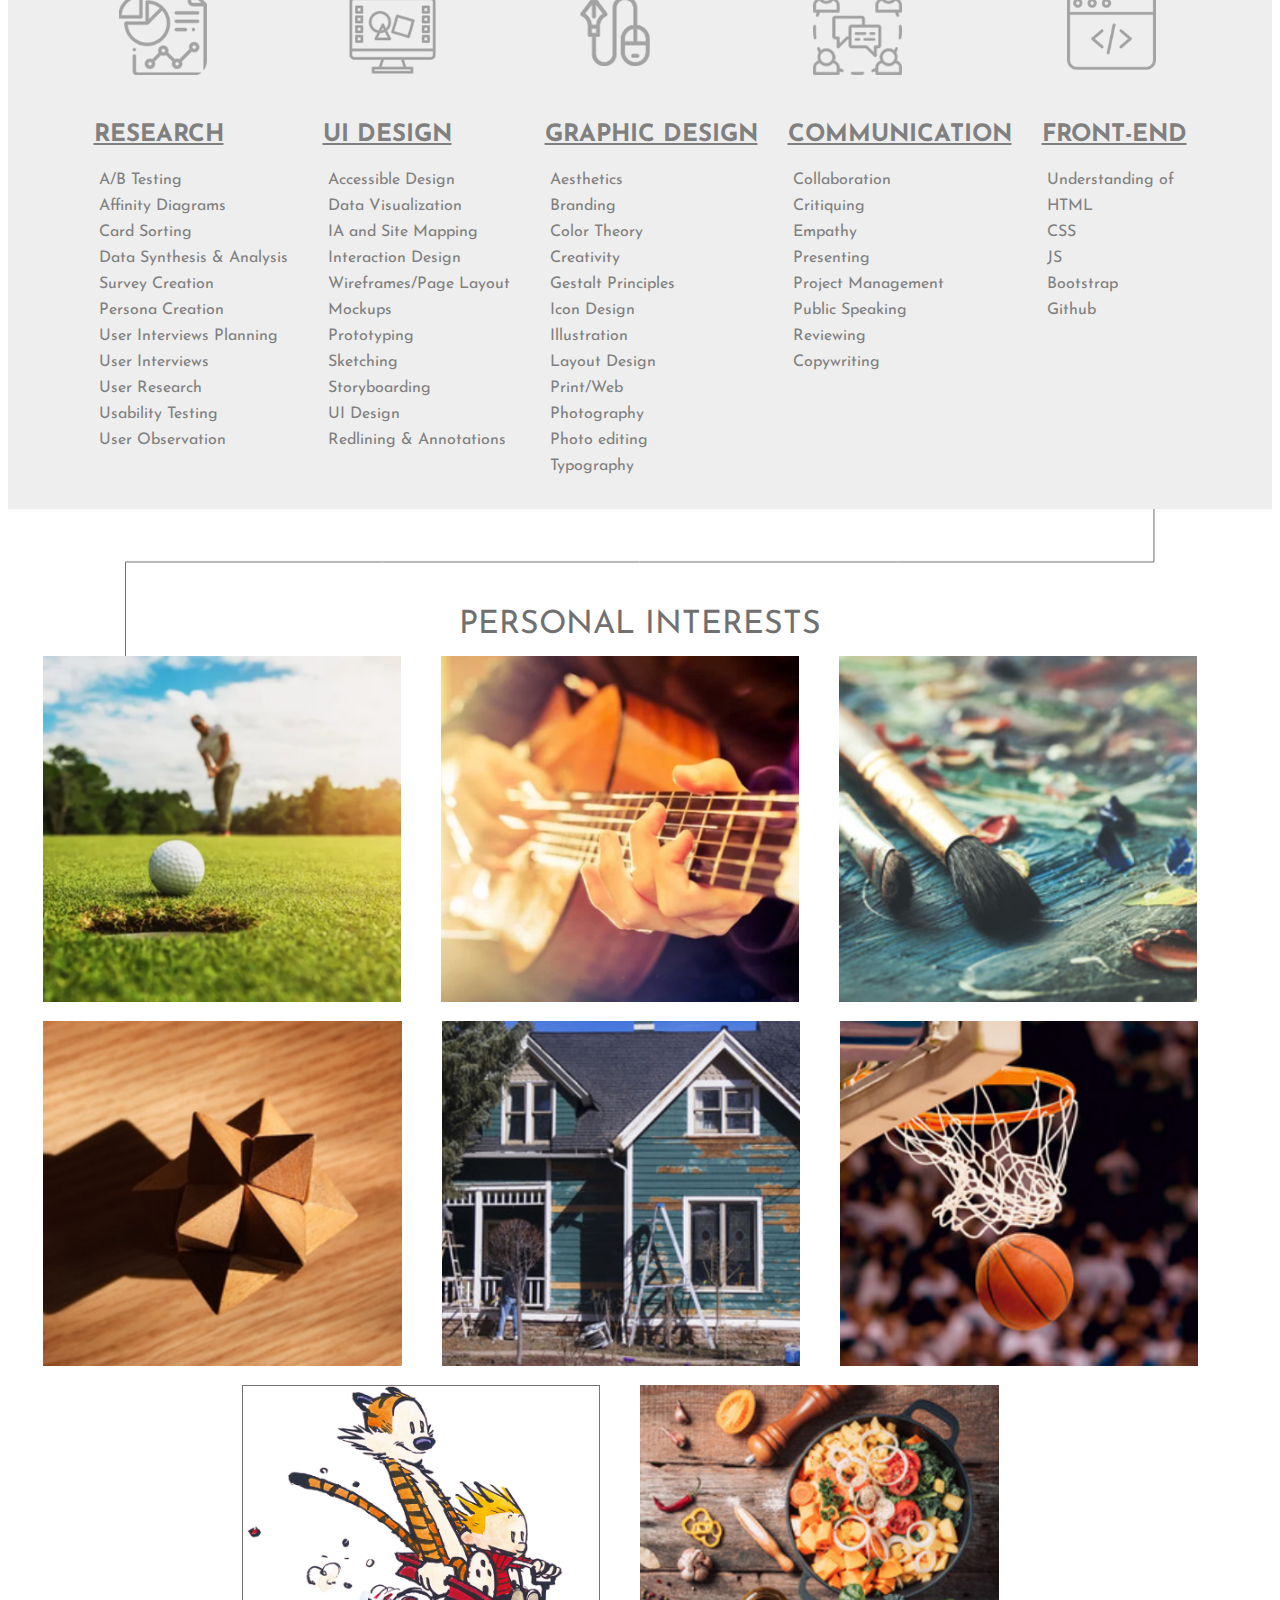
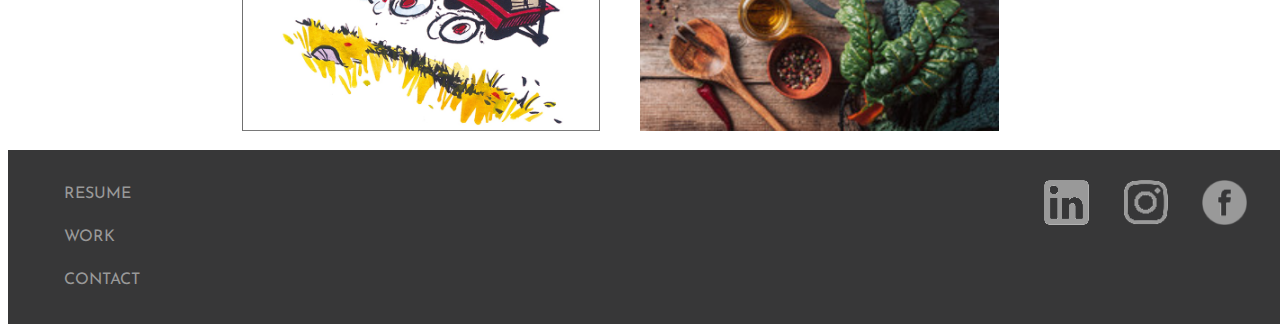
==== commit 0d120eea: "Updates to homepage portfolio - css html and js for quote swap" ====
--- a/index.html
+++ b/index.html
@@ -28,9 +28,9 @@
       </div>
       
       <div class="socialIcons">
-        <img src="images/LinkedInIcon.png" alt="LinkedInIcon" id="LinkedInIcon">
-        <img src="images/InstagramIcon.png" alt="InstagramIcon" id="InstagramIcon">
-        <img src="images/FacebookIcon.png" alt="FacebookIcon" id="FacebookIcon">
+        <img src="images/iconmonstr-linkedin-3.png" alt="LinkedInIcon" id="LinkedInIcon">
+        <img src="images/instagram-square.png" alt="InstagramIcon" id="InstagramIcon">
+        <img src="images/facebookIconGray.png" alt="FacebookIcon" id="FacebookIcon">
       </div>
       <!-- <div class="ex-inner"><div class="navbar" id="hoverline-demo">
         <ul>
@@ -46,15 +46,27 @@
     <section>
       <div class="heroBanner">
         <div class="picFrame">    
-          <div class="nameBox"> MARC THORELL </div>
-          <div class="jobTitle"> UX/UI Designer </div>    
+          <div class="nameBox">MARC THORELL</div>
+          <div class="jobTitle">UX/UI Designer</div>    
           <div class="profilePic"> <img src="images/Marc-Profile-Pic-600.jpg"></div>
             <!-- <div class="whiteBox"></div> -->
-          <div class="quoteFrame"><ul class="quoteBox"> "The more I deal with the work as something that is my own, as something that is personal, the more successful it is." 
+          <div class="quoteFrame" id="text1"><ul class="quoteBox quote1"> <span>"The more I deal with the work as something that is my own, as something that is personal, the more successful it is." 
             <br>
-            <br> - Marian Bantjes 
-            <a class="quoteBtn">  >> </a>
+            <br> - Marian Bantjes </span>
+            <a class="quoteBtn Btn1">  >> </a>
          </ul>
+
+         <ul class="quoteBox quote2 hidden" id="text2"> <span> "Content precedes design. Design in the absence of content is not design, it&#39s decoration." 
+            <br>
+            <br> - Jeffrey Zeldman </span>
+            <a class="quoteBtn Btn2">  >> </a>
+         </ul>
+         
+         <ul class="quoteBox quote3 hidden" id="text3"> <span> "The alternative to good design is always bad design. There is no such thing as no design." 
+          <br>
+          <br> - Adam Judge </span>
+          <a class="quoteBtn Btn3">  >> </a>
+       </ul>
           <!-- <button onclick="getRandomQuote()" class="quoteBtn"> >> </button> -->
           </div>
         </div>
@@ -150,7 +162,7 @@
                 <img src="images/web-programming.png">
                 <h2>FRONT-END</h2>
                 <ul>
-                  <li>Base understanding of</li>
+                  <li>Understanding of</li>
                   <li>HTML</li>
                   <li>CSS</li>
                   <li>JS</li>
@@ -202,6 +214,6 @@
 
 <script src="https://ajax.googleapis.com/ajax/libs/jquery/3.5.1/jquery.min.js"></script>
 <script type=”text/javascript” src=”JavaScript/hoverline.js”></script>
-<script src="JavaScript/index.js"></script>
+<script src="JavaScript/index2.js"></script>
 
 </html>--- a/css/style1.css
+++ b/css/style1.css
@@ -39,13 +39,30 @@
 
 #LinkedInIcon {
     padding: 15px;
-}
+    max-width: 45px;
+    max-height: 45px;
+}
+#LinkedInIcon:hover {
+    opacity: 0.5;
+}
+
 #InstagramIcon {
     padding: 15px;
+    max-width: 45px;
+    max-height: 45px;
+}
+#InstagramIcon:hover {
+    opacity: 0.5;
 }
 #FacebookIcon {
     padding: 15px;
-}
+    max-width: 45px;
+    max-height: 45px;
+}
+#FacebookIcon:hover {
+    opacity: 0.5;
+}
+
 nav a {
     display: flex;
     justify-content: space-around;
@@ -159,20 +176,8 @@
     position: absolute;
     top: 40%;
     left: 0%;
-    baseline-shift: sub;
-}
-.quoteBtn {
-    justify-content: center;
-    display: flex;
-    position: absolute;
-    top: 80%;
-    margin: auto;
-    color: #999999;
-    font-family: 'Josefin Sans', sans-serif;
-    font-size: 32px;
-    text-align: center;
-
-}
+}
+
 .jobTitle {
     font-family: 'Josefin Sans', sans-serif;
     font-size: 42px;
@@ -199,12 +204,13 @@
 .quoteFrame {
     width: 33%;
     background-color: #818181;
-    margin-left: 2%;
+    margin-left: 1%;
     max-height: 600px;
     overflow: hidden;
   
 }
 .quoteBox {
+    content: '<ul class="quoteBox"> "The more I deal with the work as something that is my own, as something that is personal, the more successful it is." <br><br> - Marian Bantjes <a class="quoteBtn">  >> </a>';
     /* border: 1px solid red; */
     line-height: 50px ;
     /* width: 100%; */
@@ -222,6 +228,7 @@
     overflow: hidden;
 }
 .quoteBox2 {
+    content: '<ul class="quoteBox2"> "Content precedes design. Design in the absence of content is not design, it&#39s decoration." <br><br> - Jeffrey Zeldman <a class="quoteBtn">  >> </a>';
     /* border: 1px solid red; */
     line-height: 50px ;
     /* width: 100%; */
@@ -237,6 +244,33 @@
     padding: 20% 10% 20% 10%;
     font-size: 32px;
     overflow: hidden;
+}
+/* .quote1 {
+
+}
+.quote2 {
+  
+} */
+/* .active {
+   display: block;
+} */
+
+.hidden {
+    display: none;
+}
+
+.quoteBtn {
+    justify-content: center;
+    display: flex;
+    flex:column;
+    position: absolute;
+    top: 85%;
+    margin: auto;
+    color: #999999;
+    font-family: 'Josefin Sans', sans-serif;
+    font-size: 32px;
+    text-align: center;
+
 }
 
 button {
@@ -279,6 +313,7 @@
     justify-content:space-around;
     /* overflow: hidden; */
 }
+
 .workSlot {
     display: flex;
     flex-direction: row;
@@ -301,6 +336,10 @@
  height: auto;
 
 }
+.workCards img:hover {
+    opacity: 0.5;
+    transition: 0.3s ease-in-out;
+}
 
 /* Skills Section */
 .skillsWrapper {
@@ -403,9 +442,59 @@
 /* Media Queries */
 /* Small devices (landscape phones, 576px and up)*/
 @media (max-width: 576px) {
+  
+    #LinkedInIcon, #InstagramIcon, #FacebookIcon {
+        max-width: 25px;
+        max-height: 25px;
+    }
     .nameBox {
         font-family: 'Josefin Sans', sans-serif;
+        font-size: 18px;
+        display: flex;
+        align-items: center;
+        justify-content: center;
+        width: 30%;
+        background-color: #F79C39;
+        color: white;
+        margin: 0px 0px 17px 0px;
+        z-index: 1;
+        padding: 10px;
+        position: absolute;
+        top: 40%;
+        left: 0%;
+    }
+    .jobTitle {
+        font-family: 'Josefin Sans', sans-serif;
         font-size: 28px;
+        display: flex;
+        flex: auto;
+        justify-content: center;
+        width: 30%;
+        color: #555555;
+        margin: auto 0;
+        z-index: 1;
+        height: 50px;
+        padding: 20px;
+        position: absolute;
+        top: 55%;
+        left: 0%;
+    }
+  
+
+}
+  
+
+/* Medium devices (tablets, 768px and up) */
+@media (max-width: 852px) {
+
+    #LinkedInIcon, #InstagramIcon, #FacebookIcon {
+        max-width: 25px;
+        max-height: 25px;
+        padding: 5px;
+    }
+    .nameBox {
+        font-family: 'Josefin Sans', sans-serif;
+        font-size: 18px;
         display: flex;
         align-items: center;
         justify-content: center;
@@ -421,7 +510,7 @@
     }
     .jobTitle {
         font-family: 'Josefin Sans', sans-serif;
-        font-size: 28px;
+        font-size: 24px;
         display: flex;
         flex: auto;
         justify-content: center;
@@ -435,12 +524,30 @@
         top: 55%;
         left: 0%;
     }
-
-}
-  
-
-/* Medium devices (tablets, 768px and up) */
-@media (max-width: 768px) {
+    .interestCards {
+        /* width: 22%; */
+        /* margin-left: auto; */
+        display: flex;
+        flex-wrap: wrap;
+        justify-content: center;
+    }
+    
+    .interestCard1 img {
+        /* justify-content: space-around; */
+        padding-bottom: 15px;
+        width: 100%;
+        height: auto;
+    }
+}
+
+/* Large devices (desktops, 992px and up) */
+@media (max-width: 1200px){
+    .profilePic img {
+        width: 100%;
+        height: 400px;
+        object-fit: cover;
+        overflow-x: hidden;
+    }
     .nameBox {
         font-family: 'Josefin Sans', sans-serif;
         font-size: 28px;
@@ -473,62 +580,6 @@
         top: 55%;
         left: 0%;
     }
-    .interestCards {
-        /* width: 22%; */
-        /* margin-left: auto; */
-        display: flex;
-        flex-wrap: wrap;
-        justify-content: center;
-    }
-    
-    .interestCard1 img {
-        /* justify-content: space-around; */
-        padding-bottom: 15px;
-        width: 100%;
-        height: auto;
-    }
-}
-
-/* Large devices (desktops, 992px and up) */
-@media (max-width: 1200px){
-    .profilePic img {
-        width: 100%;
-        height: 400px;
-        object-fit: cover;
-        overflow-x: hidden;
-    }
-    .nameBox {
-        font-family: 'Josefin Sans', sans-serif;
-        font-size: 28px;
-        display: flex;
-        align-items: center;
-        justify-content: center;
-        width: 30%;
-        background-color: #F79C39;
-        color: white;
-        margin: 0px 0px 35px 0px;
-        z-index: 1;
-        padding: 20px;
-        position: absolute;
-        top: 40%;
-        left: 0%;
-    }
-    .jobTitle {
-        font-family: 'Josefin Sans', sans-serif;
-        font-size: 28px;
-        display: flex;
-        flex: auto;
-        justify-content: center;
-        width: 30%;
-        color: #555555;
-        margin: auto 0;
-        z-index: 1;
-        height: 50px;
-        padding: 20px;
-        position: absolute;
-        top: 55%;
-        left: 0%;
-    }
     .quoteFrame {
         width: 33%;
         background-color: #818181;
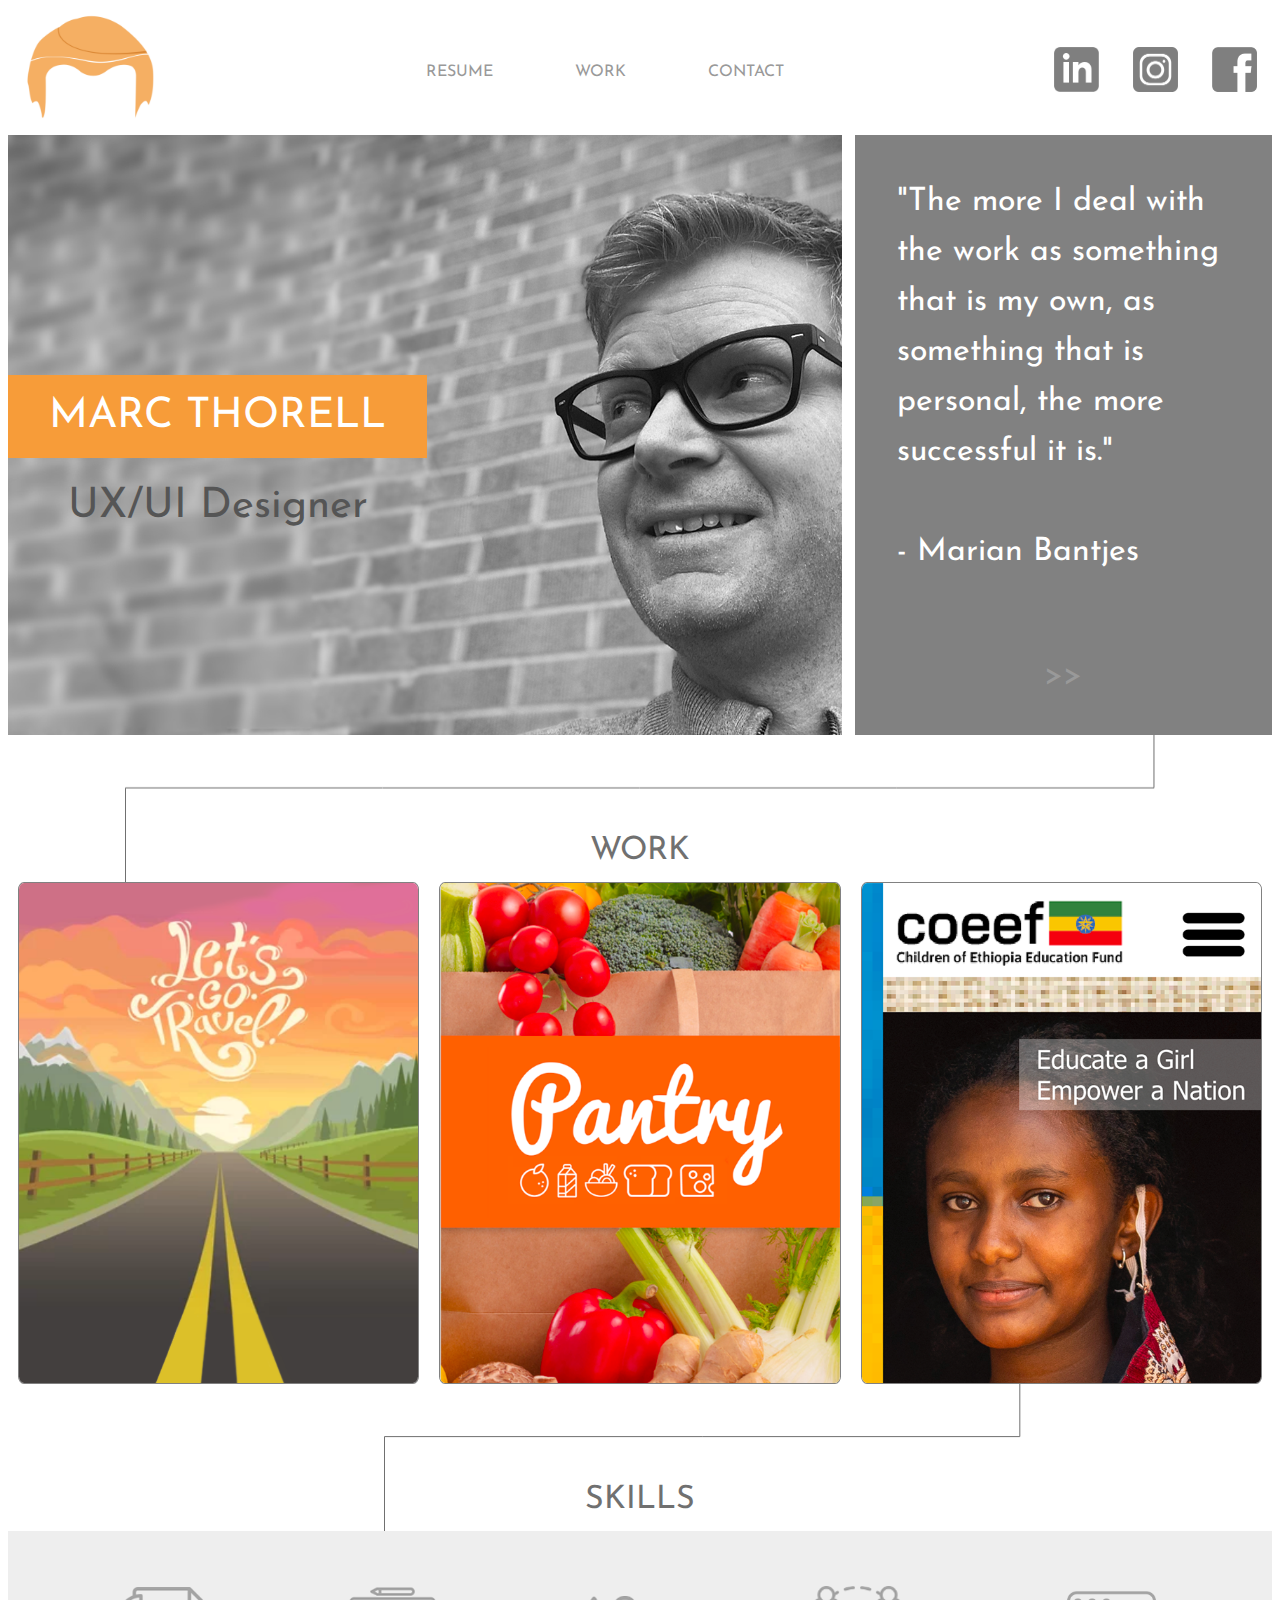
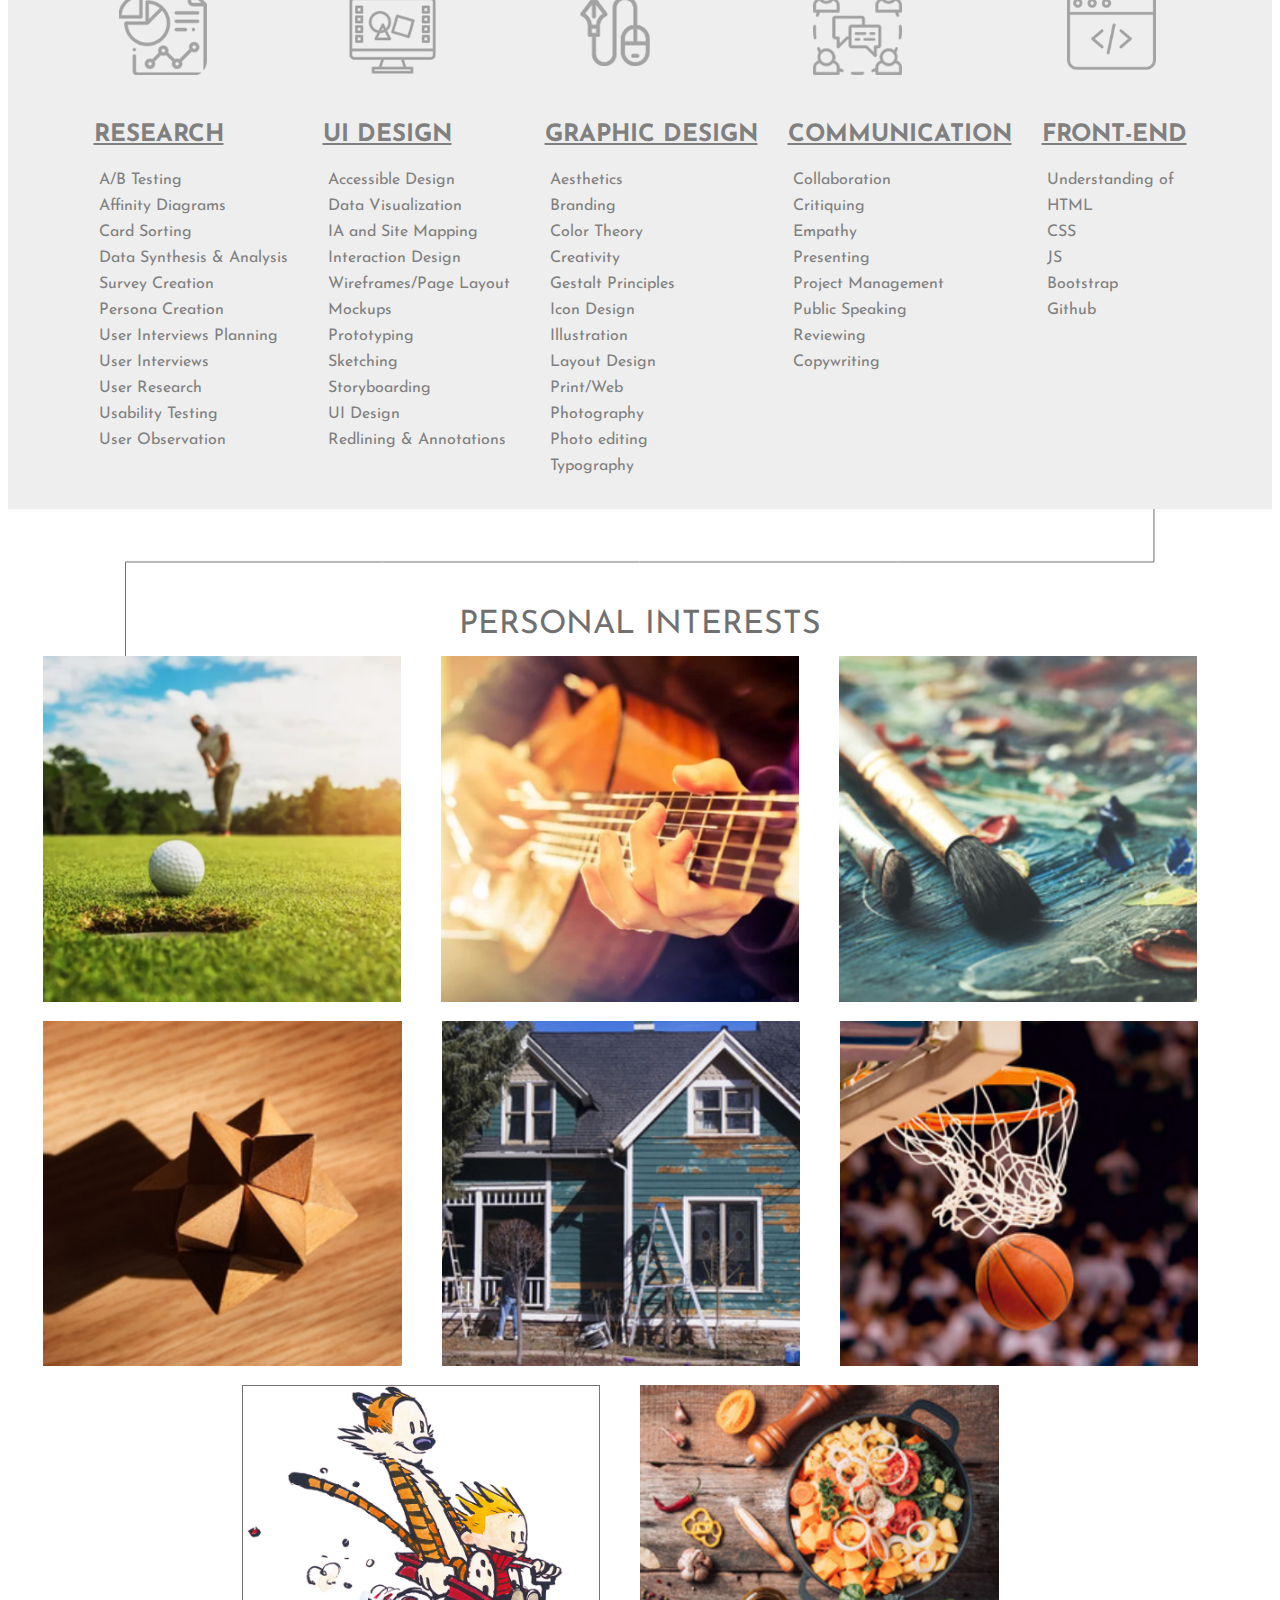
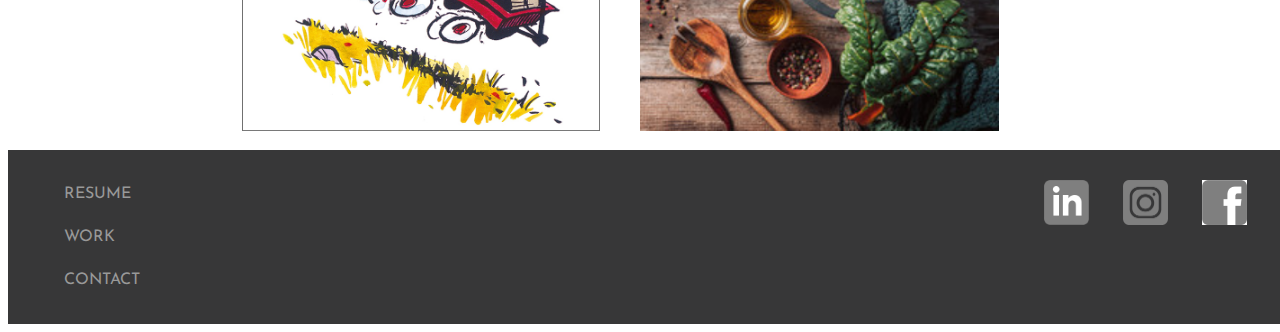
==== commit 377a9f6b: "updated footer social icons" ====
--- a/index.html
+++ b/index.html
@@ -201,9 +201,9 @@
             </ul>
           </div>
           <div class="footerSocialIcons">
-            <img src="images/LinkedInIcon.png" alt="LinkedInIcon" id="LinkedInIcon">
-            <img src="images/InstagramIcon.png" alt="InstagramIcon" id="InstagramIcon">
-            <img src="images/FacebookIcon.png" alt="FacebookIcon" id="FacebookIcon">
+            <img src="images/iconmonstr-linkedin-3.png" alt="LinkedInIcon" id="LinkedInIcon">
+            <img src="images/instagram-square.png" alt="InstagramIcon" id="InstagramIcon">
+            <img src="images/facebookIconGray.png" alt="FacebookIcon" id="FacebookIcon">
 
           </div>
         </div>
